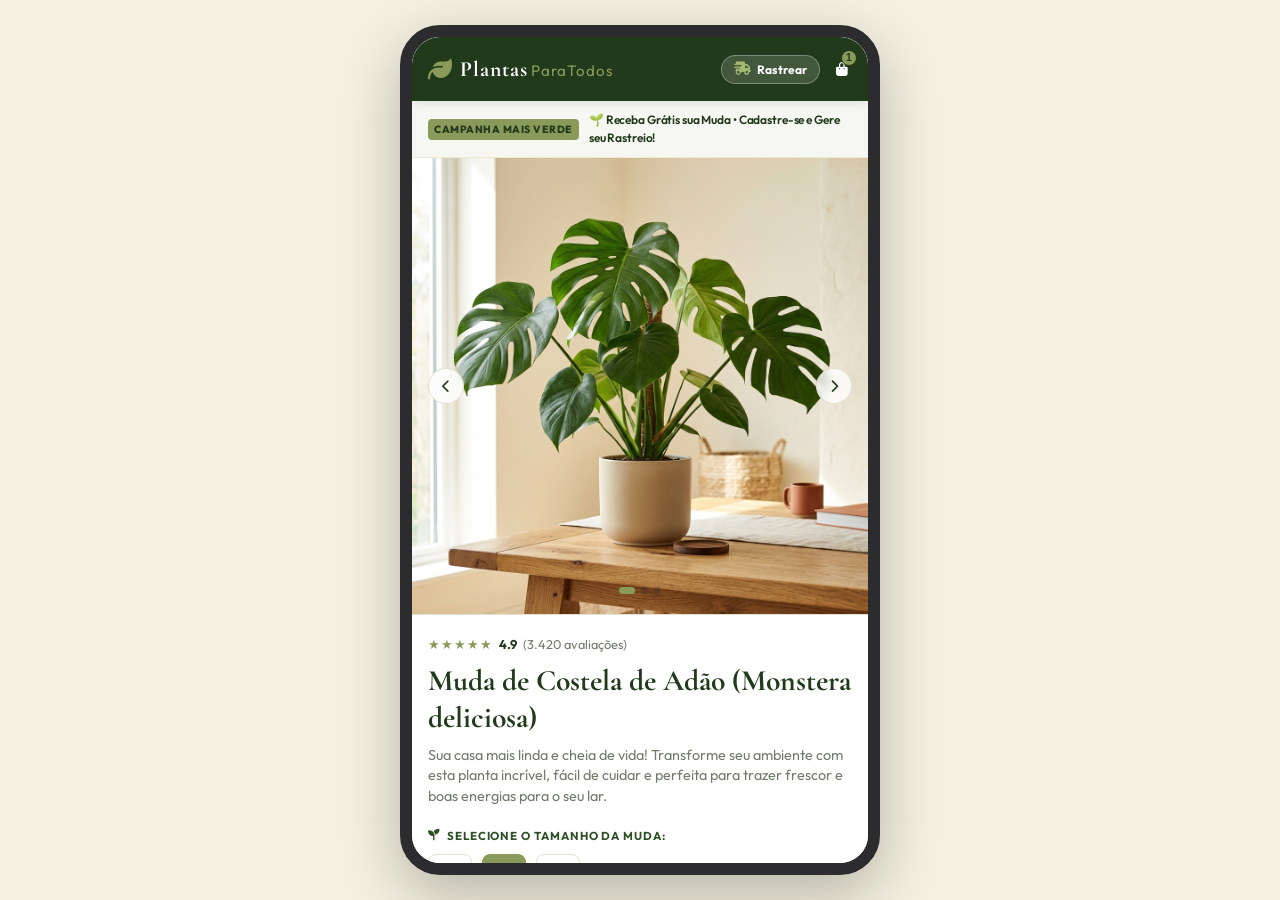
==== index.html @ 2fb8fb87 "Initial commit: Plant Donation landing page with tracking system" ====
<!DOCTYPE html>
<html lang="pt-BR">
<head>
    <meta charset="UTF-8">
    <meta name="viewport" content="width=device-width, initial-scale=1.0, maximum-scale=1.0, user-scalable=no">
    <title>Costela de Adão - Doação de Planta Grátis</title>
    <meta name="description" content="Receba gratuitamente uma muda de Costela de Adão (Monstera deliciosa). Deixe sua casa mais linda e cheia de vida.">
    
    <!-- Google Fonts: Outfit for clean modern UI & Cormorant Garamond for elegant headlines -->
    <link rel="preconnect" href="https://fonts.googleapis.com">
    <link rel="preconnect" href="https://fonts.gstatic.com" crossorigin>
    <link href="https://fonts.googleapis.com/css2?family=Cormorant+Garamond:ital,wght@0,400;0,600;0,700;1,400&family=Outfit:wght@300;400;500;600;700;800&display=swap" rel="stylesheet">
    <link rel="stylesheet" href="https://cdnjs.cloudflare.com/ajax/libs/font-awesome/6.4.0/css/all.min.css">
    
    <!-- Custom Stylesheet -->
    <link rel="stylesheet" href="style.css?v=1.0.0">
</head>
<body>
    <div class="mobile-container">
        <!-- 1. LANDING VIEW (PRODUCT PRESENTATION) -->
        <div id="view-product" class="app-view active">
            <!-- Header -->
            <header class="app-header">
                <div class="header-logo">
                    <span class="logo-cross-symbol"><i class="fa-solid fa-leaf"></i></span>
                    <span class="logo-text">Plantas<span class="logo-light">ParaTodos</span></span>
                </div>
                <div class="header-actions">
                    <button class="header-tracking-btn" onclick="app.openTrackingModal()" title="Rastrear Pedido">
                        <i class="fa-solid fa-truck-fast"></i>
                        <span>Rastrear</span>
                    </button>
                    <button class="icon-btn cart-badge" aria-label="Solicitar Muda" onclick="app.openCheckout()">
                        <i class="fa-solid fa-bag-shopping"></i>
                        <span class="badge-count">1</span>
                    </button>
                </div>
            </header>

            <main class="product-content">
                <!-- Promo Ribbon -->
                <div class="promo-ribbon">
                    <span class="ribbon-tag">CAMPANHA MAIS VERDE</span>
                    <span class="ribbon-text">🌱 Receba Grátis sua Muda • Cadastre-se e Gere seu Rastreio!</span>
                </div>

                <!-- Product Image Gallery (Carousel) -->
                <section class="gallery-section">
                    <div class="carousel-container">
                        <div class="carousel-track" id="carousel-track">
                            <div class="carousel-slide">
                                <img src="assets/planta_1.jpg" alt="Muda de Costela de Adão - Frente">
                            </div>
                            <div class="carousel-slide">
                                <img src="assets/planta_2.jpg" alt="Costela de Adão decorando o ambiente">
                            </div>
                            <div class="carousel-slide">
                                <img src="assets/planta_3.jpg" alt="Detalhe da folhagem">
                            </div>
                        </div>
                        <button class="carousel-control prev" id="carousel-prev" aria-label="Foto anterior">
                            <i class="fa-solid fa-chevron-left"></i>
                        </button>
                        <button class="carousel-control next" id="carousel-next" aria-label="Próxima foto">
                            <i class="fa-solid fa-chevron-right"></i>
                        </button>
                    </div>
                    <!-- Indicator dots -->
                    <div class="carousel-dots" id="carousel-dots"></div>
                </section>

                <!-- Product Information -->
                <section class="info-section">
                    <div class="rating-info">
                        <div class="stars">★★★★★</div>
                        <span class="rating-val">4.9</span>
                        <span class="rating-count">(3.420 avaliações)</span>
                    </div>
                    <h1 class="product-title">Muda de Costela de Adão (Monstera deliciosa)</h1>
                    <p class="product-subtitle">Sua casa mais linda e cheia de vida! Transforme seu ambiente com esta planta incrível, fácil de cuidar e perfeita para trazer frescor e boas energias para o seu lar.</p>
                    
                    <!-- Size Selection Box -->
                    <div class="size-selection-container">
                        <span class="size-title"><i class="fa-solid fa-seedling"></i> Selecione o Tamanho da Muda:</span>
                        <div class="size-buttons">
                            <button type="button" class="size-btn" onclick="app.selectSize('P', this)">P</button>
                            <button type="button" class="size-btn active" onclick="app.selectSize('M', this)">M</button>
                            <button type="button" class="size-btn" onclick="app.selectSize('G', this)">G</button>
                        </div>
                    </div>

                    <!-- Pricing Card (100% Free Registration) -->
                    <div class="price-card">
                        <div class="price-old">De R$ 79,90</div>
                        <div class="price-row">
                            <span class="price-currency">R$</span>
                            <span class="price-current">0</span>
                            <span class="price-cents">,00</span>
                            <span class="price-badge">100% GRÁTIS</span>
                        </div>
                        <div class="price-installments">
                            *Campanha nacional de arborização dos lares
                        </div>
                        <div class="price-pix">
                            ✨ <strong>Muda de presente para você.</strong> Faça seu cadastro completo para receber seu código de rastreamento.
                        </div>
                        <div class="shipping-info">
                            <span class="shipping-icon"><i class="fa-solid fa-truck-fast"></i></span>
                            <span class="shipping-text">Código de rastreio gerado após cadastro</span>
                        </div>
                    </div>
                    
                    <button class="buy-button-cta-inline" onclick="app.openCheckout()">
                        Quero Minha Muda Grátis
                        <span class="pulse-ring"></span>
                    </button>
                </section>

                <!-- Features Grid -->
                <section class="features-grid">
                    <div class="feature-card">
                        <div class="feature-icon"><i class="fa-solid fa-leaf"></i></div>
                        <h3 class="feature-title">Fácil de Cuidar</h3>
                        <p class="feature-desc">Perfeita para interiores e iniciantes. Requer pouca manutenção e se adapta facilmente.</p>
                    </div>
                    <div class="feature-card">
                        <div class="feature-icon"><i class="fa-solid fa-house-chimney"></i></div>
                        <h3 class="feature-title">Mais Vida</h3>
                        <p class="feature-desc">Traz frescor, beleza e purifica o ar da sua casa com sua folhagem exuberante.</p>
                    </div>
                    <div class="feature-card">
                        <div class="feature-icon"><i class="fa-solid fa-heart"></i></div>
                        <h3 class="feature-title">Boas Energias</h3>
                        <p class="feature-desc">Símbolo reconhecido de proteção, prosperidade e bem-estar para os ambientes.</p>
                    </div>
                    <div class="feature-card">
                        <div class="feature-icon"><i class="fa-solid fa-box-open"></i></div>
                        <h3 class="feature-title">Embalagem Segura</h3>
                        <p class="feature-desc">Enviada com substrato úmido em embalagem projetada para chegar perfeita até você.</p>
                    </div>
                </section>

                <!-- Banner Section -->
                <section class="banner-section">
                    <div class="action-banner">
                        <div class="banner-overlay"></div>
                        <div class="banner-content">
                            <h3>Um presente da natureza para você</h3>
                            <p>Mais do que decoração, ter plantas em casa melhora a qualidade do ar, reduz o estresse e traz vida aos ambientes. Receba sua muda com todo cuidado.</p>
                        </div>
                    </div>
                </section>

                <!-- Accordions (Specs & Mission) -->
                <section class="accordion-section">
                    <div class="accordion-item">
                        <button class="accordion-header" onclick="app.toggleAccordion(this)">
                            <span>Por que a planta é gratuita?</span>
                            <span class="accordion-arrow"><i class="fa-solid fa-chevron-down"></i></span>
                        </button>
                        <div class="accordion-content">
                            <p>A iniciativa Plantas Para Todos tem como missão levar mais verde e contato com a natureza para as casas brasileiras. A muda é um presente nosso para você! Cadastre-se com seus dados e endereço completo para emitirmos seu código de rastreamento e prepararmos sua Costela de Adão com todo o carinho.</p>
                        </div>
                    </div>

                    <div class="accordion-item">
                        <button class="accordion-header" onclick="app.toggleAccordion(this)">
                            <span>Especificações e Cuidados</span>
                            <span class="accordion-arrow"><i class="fa-solid fa-chevron-down"></i></span>
                        </button>
                        <div class="accordion-content">
                            <table class="specs-table">
                                <tr>
                                    <td><strong>Espécie</strong></td>
                                    <td>Monstera deliciosa (Costela de Adão)</td>
                                </tr>
                                <tr>
                                    <td><strong>Iluminação</strong></td>
                                    <td>Meia-sombra ou luz indireta brilhante</td>
                                </tr>
                                <tr>
                                    <td><strong>Rega</strong></td>
                                    <td>Moderada, deixe o solo secar levemente entre regas</td>
                                </tr>
                                <tr>
                                    <td><strong>Solo</strong></td>
                                    <td>Substrato leve, rico em matéria orgânica e bem drenável</td>
                                </tr>
                                <tr>
                                    <td><strong>Tamanhos</strong></td>
                                    <td>P (broto), M (muda jovem), G (muda desenvolvida)</td>
                                </tr>
                            </table>
                        </div>
                    </div>
                </section>

                <!-- Reviews and Testimonials -->
                <section class="reviews-section">
                    <h2>Depoimentos de quem já recebeu (+3K)</h2>
                    
                    <!-- Photos of clients gallery -->
                    <div class="photo-testimonials-section">
                        <h3>📸 Fotos dos lares mais verdes</h3>
                        <div class="photo-reviews-grid">
                            <div class="photo-review-item" onclick="app.zoomImage('assets/review_1.jpg')">
                                <img src="assets/review_1.jpg" alt="Planta recebida 1">
                            </div>
                            <div class="photo-review-item" onclick="app.zoomImage('assets/review_2.jpg')">
                                <img src="assets/review_2.jpg" alt="Planta recebida 2">
                            </div>
                            <div class="photo-review-item" onclick="app.zoomImage('assets/review_3.jpg')">
                                <img src="assets/review_3.jpg" alt="Planta recebida 3">
                            </div>
                            <div class="photo-review-item" onclick="app.zoomImage('assets/review_4.jpg')">
                                <img src="assets/review_4.jpg" alt="Planta recebida 4">
                            </div>
                        </div>
                    </div>

                    <h3>💬 Comentários Recentes</h3>

                    <!-- Review 1 -->
                    <div class="review-card">
                        <div class="review-header">
                            <span class="reviewer-avatar" style="background-color: var(--clr-primary); color: #fff;">CM</span>
                            <div>
                                <span class="reviewer-name">Camila Moreira</span>
                                <span class="reviewer-verified">✓ Plant-lover verificada</span>
                            </div>
                        </div>
                        <div class="review-stars">★★★★★</div>
                        <div class="review-title">Chegou perfeita e muito bem embalada!</div>
                        <p class="review-text">Eu estava com medo de comprar planta pela internet e chegar morta, mas me surpreendi. A embalagem é super inteligente, a muda chegou verdinha e a terra estava úmida. Minha sala ficou outra cara!</p>
                        <span class="review-date">Há 2 dias</span>
                    </div>

                    <!-- Review 2 -->
                    <div class="review-card">
                        <div class="review-header">
                            <span class="reviewer-avatar" style="background-color: var(--clr-primary); color: #fff;">RA</span>
                            <div>
                                <span class="reviewer-name">Rafael Alves</span>
                                <span class="reviewer-verified">✓ Plant-lover verificado</span>
                            </div>
                        </div>
                        <div class="review-stars">★★★★★</div>
                        <div class="review-title">A planta é linda demais</div>
                        <p class="review-text">Pedi o tamanho M e já veio com três folhas furadinhas. É muito fácil de cuidar, só rego 2 vezes por semana. O projeto é maravilhoso, parabéns pela iniciativa de trazer mais verde pras nossas casas.</p>
                        <span class="review-date">Há 5 dias</span>
                    </div>

                    <!-- Review 3 -->
                    <div class="review-card">
                        <div class="review-header">
                            <span class="reviewer-avatar" style="background-color: var(--clr-primary); color: #fff;">JS</span>
                            <div>
                                <span class="reviewer-name">Juliana Silva</span>
                                <span class="reviewer-verified">✓ Plant-lover verificada</span>
                            </div>
                        </div>
                        <div class="review-stars">★★★★★</div>
                        <div class="review-title">Vale muito a pena o frete</div>
                        <p class="review-text">A qualidade da muda é incrível, vi em uma floricultura e custava mais de 80 reais. Pagar só o envio e a embalagem foi um achado. Já vou pedir uma muda pra dar de presente para minha mãe.</p>
                        <span class="review-date">Há 1 semana</span>
                    </div>
                </section>

                <!-- Reclame Aqui Trust Badge -->
                <section class="trust-badge-container">
                    <div class="ra-badge-card">
                        <div class="ra-header">
                            <div class="ra-seal">
                                <div class="ra-seal-inner">RA</div>
                                <div class="ra-seal-rating">1000</div>
                            </div>
                            <div class="ra-title-block">
                                <span class="ra-tag">✓ REPUTAÇÃO EXCELENTE</span>
                                <div class="ra-score">9.9<span class="ra-score-max">/10</span></div>
                            </div>
                        </div>
                        <div class="ra-divider"></div>
                        <div class="ra-stats-grid">
                            <div class="ra-stat-item">
                                <span class="ra-stat-val">100%</span>
                                <span class="ra-stat-label">Dúvidas Respondidas</span>
                            </div>
                            <div class="ra-stat-item">
                                <span class="ra-stat-val">99.1%</span>
                                <span class="ra-stat-label">Índice de Solução</span>
                            </div>
                            <div class="ra-stat-item">
                                <span class="ra-stat-val">97.8%</span>
                                <span class="ra-stat-label">Voltariam a Pedir</span>
                            </div>
                        </div>
                    </div>
                </section>

                <!-- Security Badges -->
                <section class="security-badges">
                    <div class="badge-item">
                        <span class="badge-icon"><i class="fa-solid fa-lock"></i></span>
                        <span>Cadastro Seguro</span>
                    </div>
                    <div class="badge-item">
                        <span class="badge-icon"><i class="fa-solid fa-seedling"></i></span>
                        <span>Qualidade Garantida</span>
                    </div>
                    <div class="badge-item">
                        <span class="badge-icon"><i class="fa-brands fa-whatsapp"></i></span>
                        <span>Suporte WhatsApp</span>
                    </div>
                </section>
                
                <section class="footer-cta-container text-center" style="padding: 24px 16px; background-color: var(--clr-background); border-top: 1px solid var(--clr-border);">
                    <button class="buy-button-cta-inline" onclick="app.openCheckout()">
                        Quero Minha Muda Grátis
                    </button>
                </section>

                <footer class="landing-footer text-center" style="padding: 24px 16px; background-color: var(--clr-background); border-top: 1px solid var(--clr-border); font-family: 'Outfit', sans-serif;">
                    <p style="font-size: 13px; color: #666; margin-bottom: 12px; line-height: 1.5; font-family: 'Outfit', sans-serif;">
                        © 2026 Plantas Para Todos. Todos os direitos reservados.<br>
                        Campanha de conscientização e amor à natureza.
                    </p>
                    <div style="display: flex; justify-content: center; gap: 16px; font-size: 12px; font-family: 'Outfit', sans-serif;">
                        <a href="javascript:void(0)" onclick="app.openPolicy('privacy')" style="color: var(--clr-primary); text-decoration: none; font-weight: 500;">Política de Privacidade</a>
                        <span style="color: #ccc;">|</span>
                        <a href="javascript:void(0)" onclick="app.openPolicy('terms')" style="color: var(--clr-primary); text-decoration: none; font-weight: 500;">Termos de Uso</a>
                        <span style="color: #ccc;">|</span>
                        <a href="javascript:void(0)" onclick="app.openPolicy('shipping')" style="color: var(--clr-primary); text-decoration: none; font-weight: 500;">Política de Envio</a>
                    </div>
                </footer>
            </main>
        </div>

        <!-- 2. CHECKOUT VIEW (SCREEN OVERLAY) -->
        <div id="view-checkout" class="app-view">
            <!-- Checkout Header -->
            <header class="checkout-header">
                <button class="back-btn" onclick="app.closeCheckout()" aria-label="Voltar">
                    <i class="fa-solid fa-arrow-left"></i>
                </button>
                <h2>Solicitar Presente</h2>
                <div class="secure-ssl-badge">
                    <i class="fa-solid fa-lock"></i>
                    Seguro
                </div>
            </header>

            <!-- Steps navigation bar (2 steps) -->
            <div class="checkout-steps-nav">
                <div class="step-indicator active" id="step-nav-1">1. Seus Dados</div>
                <div class="step-indicator" id="step-nav-2">2. Endereço</div>
            </div>

            <div class="checkout-content">
                <!-- STEP 1: PERSONAL DETAILS -->
                <div class="checkout-step active" id="step-form-1">
                    <h3 class="step-title">Seus Dados</h3>
                    <p class="step-desc">Preencha com atenção. Usaremos seu WhatsApp para enviar o código de rastreio e atualizações da muda.</p>

                    <form id="form-personal" onsubmit="app.nextStep(1, event)">
                        <div class="form-group">
                            <label for="input-name">Nome Completo</label>
                            <input type="text" id="input-name" placeholder="Ex: Ana Souza" required autocomplete="name">
                            <span class="error-msg" id="error-name">Insira seu nome completo</span>
                        </div>

                        <div class="form-group">
                            <label for="input-cpf">CPF</label>
                            <input type="tel" id="input-cpf" placeholder="000.000.000-00" maxlength="14" required autocomplete="off">
                            <span class="error-msg" id="error-cpf">Insira um CPF válido</span>
                        </div>

                        <div class="form-group">
                            <label for="input-email">E-mail para Confirmação</label>
                            <input type="email" id="input-email" placeholder="Ex: seuemail@email.com" required autocomplete="email">
                            <span class="error-msg" id="error-email">Insira um e-mail válido</span>
                        </div>

                        <div class="form-group">
                            <label for="input-phone">WhatsApp / Celular</label>
                            <input type="tel" id="input-phone" placeholder="Ex: (11) 99999-9999" required autocomplete="tel">
                            <span class="error-msg" id="error-phone">Insira um celular válido</span>
                        </div>

                        <button type="submit" class="submit-step-btn">
                            Avançar para Endereço <i class="fa-solid fa-arrow-right"></i>
                        </button>
                    </form>
                </div>

                <!-- STEP 2: SHIPPING ADDRESS -->
                <div class="checkout-step" id="step-form-2">
                    <h3 class="step-title">Endereço de Entrega</h3>
                    <p class="step-desc">Digite seu CEP para preencher o endereço onde a muda será entregue.</p>

                    <form id="form-shipping" onsubmit="app.nextStep(2, event)">
                        <div class="form-group zip-group">
                            <label for="input-cep">CEP</label>
                            <div class="cep-input-wrapper">
                                <input type="tel" id="input-cep" placeholder="00000-000" maxlength="9" onblur="app.fetchAddress(this.value)" required>
                                <div class="cep-spinner" id="cep-loading"></div>
                            </div>
                            <span class="error-msg" id="error-cep">CEP não encontrado ou inválido</span>
                        </div>

                        <div class="form-row">
                            <div class="form-group flex-2">
                                <label for="input-street">Rua / Avenida</label>
                                <input type="text" id="input-street" placeholder="Rua das Flores" required>
                            </div>
                            <div class="form-group flex-1">
                                <label for="input-number">Número</label>
                                <input type="text" id="input-number" placeholder="123" required>
                            </div>
                        </div>

                        <div class="form-group">
                            <label for="input-complement">Complemento (Opcional)</label>
                            <input type="text" id="input-complement" placeholder="Apto 12, Bloco C">
                        </div>

                        <div class="form-group">
                            <label for="input-neighborhood">Bairro</label>
                            <input type="text" id="input-neighborhood" placeholder="Jardim Primavera" required>
                        </div>

                        <div class="form-row">
                            <div class="form-group flex-2">
                                <label for="input-city">Cidade</label>
                                <input type="text" id="input-city" placeholder="São Paulo" required readonly>
                            </div>
                            <div class="form-group flex-1">
                                <label for="input-state">Estado</label>
                                <input type="text" id="input-state" placeholder="SP" required readonly>
                            </div>
                        </div>

                        <div class="free-shipping-badge-card" style="margin: 16px 0; padding: 14px; background: rgba(50, 88, 40, 0.08); border: 1px dashed var(--clr-primary); border-radius: 10px; display: flex; align-items: center; gap: 12px;">
                            <i class="fa-solid fa-leaf" style="color: var(--clr-primary); font-size: 20px;"></i>
                            <div style="font-size: 13px; color: var(--clr-navy); line-height: 1.4;">
                                <strong>Envio Gratuito da Muda</strong><br>
                                Sua Costela de Adão será embalada em estufa após a confirmação.
                            </div>
                        </div>

                        <div class="step-buttons-row">
                            <button type="button" class="back-step-btn" onclick="app.prevStep(1)"><i class="fa-solid fa-chevron-left"></i> Voltar</button>
                            <button type="submit" class="submit-step-btn flex-2">Finalizar Cadastro <i class="fa-solid fa-check"></i></button>
                        </div>
                    </form>
                </div>
            </div>

            <!-- Loader modal overlay -->
            <div class="payment-loader-overlay" id="payment-loader">
                <div class="loader-card">
                    <div class="spinner-circle"></div>
                    <h3>Confirmando Cadastro...</h3>
                    <p>Por favor, aguarde. Estamos gerando o seu código de rastreamento.</p>
                </div>
            </div>
        </div>

        <!-- 3. SUCCESS VIEW -->
        <div id="view-success" class="app-view">
            <div class="success-screen-content">
                <div class="success-badge-container">
                    <div class="success-circle success-done" id="success-status-icon">
                        <i class="fa-solid fa-check"></i>
                    </div>
                </div>
                
                <h1 id="success-status-title">Muda Reservada com Sucesso!</h1>
                <p class="success-main-text" id="success-status-desc">Seu cadastro foi concluído com sucesso. Guarde o seu código de rastreamento para acompanhar cada etapa do envio.</p>
                
                <!-- Confetti Canvas -->
                <canvas id="confetti-canvas" class="confetti-canvas"></canvas>

                <!-- Tracking Code Card -->
                <div class="tracking-code-card">
                    <span class="tracking-card-label">SEU CÓDIGO DE RASTREAMENTO</span>
                    <div class="tracking-code-row">
                        <strong id="success-tracking-code" class="tracking-code-val">PLT-842918-BR</strong>
                        <button type="button" class="btn-copy-tracking" onclick="app.copySuccessTrackingCode()">
                            <i class="fa-regular fa-copy"></i> Copiar
                        </button>
                    </div>
                    <p class="tracking-tip">Você também pode rastrear a qualquer momento no site digitando o seu CPF.</p>
                    <span class="copy-alert" id="success-tracking-copy-alert">Código copiado com sucesso!</span>
                </div>

                <!-- Order Receipt Card -->
                <div class="receipt-card">
                    <div class="receipt-header">
                        <span>Protocolo do Pedido:</span>
                        <strong id="success-order-id">#PT-182944-BR</strong>
                    </div>
                    <div class="receipt-item-row">
                        <div class="item-thumb">
                            <img src="assets/planta_1.jpg" alt="Muda Costela de Adão">
                        </div>
                        <div class="item-info">
                            <span class="item-name">Muda de Costela de Adão (Monstera deliciosa)</span>
                            <span class="item-qty">Tamanho: <strong id="successDisplaySize">M</strong></span>
                        </div>
                        <div class="item-price" id="successTotalPaid" style="color: var(--clr-primary); font-weight: 800;">
                            100% GRÁTIS
                        </div>
                    </div>

                    <div class="receipt-divider"></div>

                    <div class="receipt-details">
                        <div class="receipt-line">
                            <span>Destinatário:</span>
                            <strong id="successDonorName">Carregando...</strong>
                        </div>
                        <div class="receipt-line">
                            <span>CPF:</span>
                            <strong id="successDonorCPF">Carregando...</strong>
                        </div>
                        <div class="receipt-line">
                            <span>WhatsApp:</span>
                            <strong id="successDonorPhone">Carregando...</strong>
                        </div>
                        <div class="receipt-line">
                            <span>Entregar em:</span>
                            <strong id="successAddressText">Carregando...</strong>
                        </div>
                        <div class="receipt-line">
                            <span>Status Atual:</span>
                            <strong style="color: var(--clr-primary);">Em Preparação na Estufa</strong>
                        </div>
                    </div>
                </div>

                <!-- Shipping Status Timeline -->
                <div class="shipping-status-box">
                    <h3>Status do Acompanhamento</h3>
                    <div class="timeline">
                        <div class="timeline-item active" id="timeline-step-1">
                            <div class="timeline-dot"></div>
                            <div class="timeline-info">
                                <h4>Cadastro Realizado</h4>
                                <p id="timeline-step-1-desc">Dados confirmados no sistema com sucesso.</p>
                            </div>
                        </div>
                        <div class="timeline-item active" id="timeline-step-2">
                            <div class="timeline-dot"></div>
                            <div class="timeline-info">
                                <h4>Separação em Estufa</h4>
                                <p>Muda selecionada e embalagem ecológica em preparação.</p>
                            </div>
                        </div>
                        <div class="timeline-item pending" id="timeline-step-3">
                            <div class="timeline-dot"></div>
                            <div class="timeline-info">
                                <h4>Coleta & Envio</h4>
                                <p>Em rota de transferência para seu endereço.</p>
                            </div>
                        </div>
                        <div class="timeline-item pending" id="timeline-step-4">
                            <div class="timeline-dot"></div>
                            <div class="timeline-info">
                                <h4>Entrega Concluída</h4>
                                <p>Muda entregue no seu lar.</p>
                            </div>
                        </div>
                    </div>
                </div>

                <div style="display: flex; flex-direction: column; gap: 10px; width: 100%;">
                    <button class="buy-button-cta-inline" onclick="app.openTrackingModal(state.trackingCode || state.donor.cpf)" style="margin-top: 10px;">
                        <i class="fa-solid fa-truck-fast"></i> Consultar Acompanhamento
                    </button>
                    <button class="back-home-btn" onclick="app.resetEcomFlow()">
                        Voltar para a Página Inicial
                    </button>
                </div>
            </div>
        </div>

        <!-- Notification modal overlay (simulated native notification) -->
        <div class="toast-notification" id="toast-tip">
            <div class="toast-content">
                <span class="toast-icon">🌱</span>
                <span class="toast-msg">Julia acabou de solicitar a muda grátis em Curitiba/PR.</span>
            </div>
        </div>

        <!-- Zoom Image Modal -->
        <div class="zoom-modal-overlay" id="zoom-modal" onclick="app.closeZoomImage()">
            <div class="zoom-modal-card">
                <img src="" alt="Imagem Ampliada" id="zoom-modal-img">
            </div>
        </div>

        <!-- Tracking Lookup Modal Overlay -->
        <div class="tracking-modal-overlay" id="tracking-modal" onclick="if(event.target === this) app.closeTrackingModal()" style="display: none;">
            <div class="tracking-modal-card">
                <div class="tracking-modal-header">
                    <div class="tracking-header-title">
                        <i class="fa-solid fa-truck-fast"></i>
                        <h3>Rastrear Minha Muda</h3>
                    </div>
                    <button class="tracking-close-btn" onclick="app.closeTrackingModal()">&times;</button>
                </div>
                <div class="tracking-modal-body">
                    <p class="tracking-modal-intro">Consulte o status em tempo real informando seu <strong>CPF</strong> ou o <strong>Código de Rastreamento</strong>:</p>
                    
                    <form id="form-search-tracking" onsubmit="app.handleTrackingSearch(event)">
                        <div class="tracking-input-wrapper">
                            <input type="text" id="input-tracking-query" placeholder="Digite seu CPF ou PLT-..." required autocomplete="off">
                            <button type="submit" class="btn-search-tracking">
                                <i class="fa-solid fa-magnifying-glass"></i> Consultar
                            </button>
                        </div>
                    </form>

                    <!-- Error or not found message -->
                    <div id="tracking-not-found" class="tracking-not-found" style="display: none;">
                        <i class="fa-solid fa-circle-exclamation"></i>
                        <span>Nenhum pedido encontrado com este CPF ou código. Verifique os dados digitados ou realize seu cadastro grátis.</span>
                    </div>

                    <!-- Tracking Result Card -->
                    <div class="tracking-result-box" id="tracking-result-box" style="display: none;">
                        <div class="result-header">
                            <span class="result-tag" id="track-result-tag">🌱 Em Preparação</span>
                            <span class="result-code" id="track-result-code">#PLT-842918-BR</span>
                        </div>

                        <div class="result-info-grid">
                            <div>
                                <small>Destinatário:</small>
                                <strong id="track-result-name">Nome do Cliente</strong>
                            </div>
                            <div>
                                <small>CPF:</small>
                                <strong id="track-result-cpf">000.***.***-00</strong>
                            </div>
                            <div>
                                <small>Muda:</small>
                                <strong id="track-result-item">Costela de Adão (Tamanho M)</strong>
                            </div>
                            <div>
                                <small>Entrega:</small>
                                <strong id="track-result-address">São Paulo/SP</strong>
                            </div>
                        </div>

                        <div class="track-timeline-wrapper">
                            <h4>Linha do Tempo:</h4>
                            <div class="timeline" id="modal-tracking-timeline">
                                <div class="timeline-item active" id="track-step-1">
                                    <div class="timeline-dot"></div>
                                    <div class="timeline-info">
                                        <h4>Cadastro Realizado</h4>
                                        <p id="track-date-1">Confirmado no sistema</p>
                                    </div>
                                </div>
                                <div class="timeline-item active" id="track-step-2">
                                    <div class="timeline-dot"></div>
                                    <div class="timeline-info">
                                        <h4>Separação na Estufa</h4>
                                        <p>Muda separada e raiz umedecida para transporte</p>
                                    </div>
                                </div>
                                <div class="timeline-item pending" id="track-step-3">
                                    <div class="timeline-dot"></div>
                                    <div class="timeline-info">
                                        <h4>Coleta dos Correios / Transportadora</h4>
                                        <p>Em trânsito para a cidade de destino</p>
                                    </div>
                                </div>
                                <div class="timeline-item pending" id="track-step-4">
                                    <div class="timeline-dot"></div>
                                    <div class="timeline-info">
                                        <h4>Entrega ao Destinatário</h4>
                                        <p>Pacote entregue no endereço cadastrado</p>
                                    </div>
                                </div>
                            </div>
                        </div>
                    </div>
                </div>
            </div>
        </div>

        <!-- Policy Modal Overlay -->
        <div class="policy-modal-overlay" id="policy-modal" onclick="if(event.target === this) app.closePolicy()" style="display: none; position: fixed; top: 0; left: 0; width: 100%; height: 100%; background: rgba(0, 0, 0, 0.6); z-index: 10000; justify-content: center; align-items: center; padding: 16px; backdrop-filter: blur(4px);">
            <div class="policy-modal-card" style="background: #fff; width: 100%; max-width: 480px; max-height: 80%; border-radius: 16px; box-shadow: 0 10px 30px rgba(0, 0, 0, 0.25); display: flex; flex-direction: column; overflow: hidden; animation: modalSlideUp 0.3s ease-out; border: 1px solid var(--clr-border);">
                <div class="policy-modal-header" style="padding: 16px; border-bottom: 1px solid #eee; display: flex; justify-content: space-between; align-items: center; background-color: var(--clr-background);">
                    <h3 id="policy-modal-title" style="margin: 0; font-family: 'Cormorant Garamond', serif; font-size: 22px; font-weight: 700; color: var(--clr-primary);">Política</h3>
                    <button onclick="app.closePolicy()" style="background: none; border: none; font-size: 24px; color: #999; cursor: pointer; line-height: 1;">&times;</button>
                </div>
                <div class="policy-modal-body" id="policy-modal-content" style="padding: 20px; overflow-y: auto; font-family: 'Outfit', sans-serif; font-size: 14px; line-height: 1.6; color: #333;">
                    <!-- Content will be injected dynamically -->
                </div>
                <div class="policy-modal-footer" style="padding: 12px 16px; border-top: 1px solid #eee; text-align: right; background-color: #fafafa;">
                    <button onclick="app.closePolicy()" style="background-color: var(--clr-primary); color: #fff; border: none; padding: 8px 20px; border-radius: 6px; font-weight: 600; cursor: pointer; font-family: 'Outfit', sans-serif;">Entendi</button>
                </div>
            </div>
        </div>

    </div>

    <!-- Application Script -->
    <script src="app.js?v=1.0.0"></script>
</body>
</html>
---- style.css ----
/* ==========================================================================
   CSS RESET & SYSTEM VARIABLES
   ========================================================================== */
:root {
    --clr-navy: #213A1B;
    --clr-navy-light: #2E5026;
    --clr-gold: #8A9A5B;
    --clr-gold-light: #A3B872;
    --clr-gold-dark: #667540;
    --clr-gold-glass: rgba(138, 154, 91, 0.08);
    
    --clr-primary: var(--clr-navy);
    --clr-background: #F4F1E1;
    
    --clr-bg-grey: #F4F1E1;
    --clr-card-bg: #ffffff;
    --clr-border: #e2e0cf;
    
    --clr-text-main: #1c2417;
    --clr-text-muted: #737c6c;
    --clr-text-white: #ffffff;
    --clr-success: #34c759;
    --clr-success-bg: rgba(52, 199, 89, 0.08);
    
    --font-ui: 'Outfit', sans-serif;
    --font-serif: 'Cormorant Garamond', serif;
    
    --transition-fast: all 0.2s cubic-bezier(0.25, 0.8, 0.25, 1);
    --transition-normal: all 0.35s cubic-bezier(0.25, 0.8, 0.25, 1);
    --box-shadow: 0 4px 16px rgba(0, 0, 0, 0.06);
    --box-shadow-lg: 0 12px 32px rgba(10, 34, 64, 0.12);
}

* {
    box-sizing: border-box;
    margin: 0;
    padding: 0;
    -webkit-tap-highlight-color: transparent;
}

html, body {
    margin: 0;
    padding: 0;
    width: 100%;
    height: 100%;
    overflow: hidden !important;
    position: fixed;
}

body {
    font-family: var(--font-ui);
    background-color: var(--clr-bg-grey);
    color: var(--clr-text-main);
    line-height: 1.5;
    display: flex;
    justify-content: center;
    align-items: center;
    min-height: 100%;
}

/* ==========================================================================
   MOBILE CONTAINER SHELL
   ========================================================================== */
.mobile-container {
    width: 100%;
    max-width: 480px;
    height: 100%;
    min-height: 100%;
    background-color: var(--clr-card-bg);
    box-shadow: 0 0 40px rgba(0, 0, 0, 0.12);
    position: relative;
    display: flex;
    flex-direction: column;
    overflow: hidden;
    margin: 0 auto;
}

.app-view {
    position: absolute;
    top: 0;
    left: 0;
    width: 100%;
    height: 100%;
    display: none !important;
    flex-direction: column;
    background-color: var(--clr-card-bg);
    z-index: 1;
    overflow: hidden !important;
}

.app-view.active {
    display: flex !important;
    z-index: 2;
}

.product-content, .checkout-content, .success-screen-content {
    flex-grow: 1;
    overflow-y: auto !important;
    overflow-x: hidden !important;
    -webkit-overflow-scrolling: touch;
}

/* ==========================================================================
   APP HEADER
   ========================================================================== */
.app-header {
    background-color: var(--clr-navy);
    color: var(--clr-text-white);
    padding: 16px;
    display: flex;
    align-items: center;
    justify-content: space-between;
    position: sticky;
    top: 0;
    z-index: 100;
    flex-shrink: 0;
    box-shadow: 0 2px 10px rgba(0,0,0,0.1);
}

.header-logo {
    display: flex;
    align-items: center;
    gap: 8px;
}

.logo-cross-symbol {
    color: var(--clr-gold);
    font-size: 1.5rem;
    font-weight: bold;
    line-height: 1;
}

.logo-text {
    font-family: var(--font-serif);
    font-size: 1.35rem;
    font-weight: 700;
    letter-spacing: 0.05em;
    color: var(--clr-text-white);
}

.logo-light {
    color: var(--clr-gold);
    font-family: var(--font-ui);
    font-weight: 400;
    font-size: 0.95rem;
    margin-left: 2px;
}

.header-actions {
    display: flex;
    gap: 12px;
}

.icon-btn {
    background: none;
    border: none;
    color: var(--clr-text-white);
    cursor: pointer;
    position: relative;
    padding: 4px;
    display: flex;
    align-items: center;
    justify-content: center;
    transition: var(--transition-fast);
}

.icon-btn:hover {
    color: var(--clr-gold);
}

.notification-dot {
    position: absolute;
    top: 3px;
    right: 3px;
    width: 8px;
    height: 8px;
    background-color: var(--clr-gold);
    border-radius: 50%;
    border: 1px solid var(--clr-navy);
}

.cart-badge {
    position: relative;
}

.badge-count {
    position: absolute;
    top: -5px;
    right: -5px;
    background-color: var(--clr-gold);
    color: var(--clr-navy);
    font-size: 0.65rem;
    font-weight: 800;
    width: 16px;
    height: 16px;
    border-radius: 50%;
    display: flex;
    align-items: center;
    justify-content: center;
    border: 1px solid var(--clr-navy);
}

/* ==========================================================================
   PROMO RIBBON
   ========================================================================== */
.promo-ribbon {
    background-color: var(--clr-gold-glass);
    border-bottom: 1px solid rgba(212, 175, 55, 0.2);
    padding: 10px 16px;
    display: flex;
    align-items: center;
    gap: 10px;
    font-size: 0.75rem;
    font-weight: 600;
}

.ribbon-tag {
    background-color: var(--clr-gold);
    color: var(--clr-navy);
    padding: 3px 6px;
    border-radius: 4px;
    font-size: 0.65rem;
    font-weight: 800;
    letter-spacing: 0.05em;
    flex-shrink: 0;
}

.ribbon-text {
    color: var(--clr-navy);
    letter-spacing: -0.01em;
}

/* ==========================================================================
   PRODUCT IMAGE GALLERY (CAROUSEL)
   ========================================================================== */
.gallery-section {
    position: relative;
    background-color: #fafafa;
    border-bottom: 1px solid var(--clr-border);
}

.carousel-container {
    position: relative;
    width: 100%;
    overflow: hidden;
    aspect-ratio: 1;
}

.carousel-track {
    display: flex;
    width: 100%;
    height: 100%;
    transition: transform 0.4s cubic-bezier(0.25, 0.8, 0.25, 1);
}

.carousel-slide {
    min-width: 100%;
    height: 100%;
}

.carousel-slide img {
    width: 100%;
    height: 100%;
    object-fit: cover;
}

.carousel-control {
    position: absolute;
    top: 50%;
    transform: translateY(-50%);
    background-color: rgba(255, 255, 255, 0.8);
    border: 1px solid var(--clr-border);
    color: var(--clr-navy);
    width: 36px;
    height: 36px;
    border-radius: 50%;
    display: flex;
    align-items: center;
    justify-content: center;
    cursor: pointer;
    z-index: 5;
    backdrop-filter: blur(4px);
    transition: var(--transition-fast);
}

.carousel-control:hover {
    background-color: var(--clr-gold);
    color: var(--clr-navy);
    border-color: var(--clr-gold);
}

.carousel-control.prev { left: 16px; }
.carousel-control.next { right: 16px; }

.carousel-dots {
    display: flex;
    justify-content: center;
    gap: 6px;
    padding: 12px 0;
    position: absolute;
    bottom: 8px;
    left: 50%;
    transform: translateX(-50%);
    z-index: 5;
}

.carousel-dot {
    width: 7px;
    height: 7px;
    border-radius: 50%;
    background-color: rgba(10, 34, 64, 0.2);
    cursor: pointer;
    transition: var(--transition-fast);
}

.carousel-dot.active {
    background-color: var(--clr-gold);
    width: 16px;
    border-radius: 4px;
}

/* ==========================================================================
   PRODUCT INFO & PRICING
   ========================================================================== */
.info-section {
    padding: 20px 16px;
}

.rating-info {
    display: flex;
    align-items: center;
    gap: 6px;
    font-size: 0.8rem;
    margin-bottom: 8px;
}

.stars {
    color: var(--clr-gold);
    letter-spacing: 1px;
}

.rating-val {
    font-weight: 700;
    color: var(--clr-navy);
}

.rating-count {
    color: var(--clr-text-muted);
}

.product-title {
    font-family: var(--font-serif);
    font-size: 1.85rem;
    line-height: 1.25;
    color: var(--clr-navy);
    margin-bottom: 8px;
}

.product-subtitle {
    font-size: 0.9rem;
    color: var(--clr-text-muted);
    line-height: 1.45;
    margin-bottom: 20px;
}

/* Size selector */
.size-selection-container {
    margin-bottom: 20px;
    text-align: left;
}

.size-title {
    font-size: 0.72rem;
    font-weight: 700;
    text-transform: uppercase;
    letter-spacing: 0.08em;
    color: var(--clr-navy-light);
    margin-bottom: 10px;
    display: flex;
    align-items: center;
    gap: 6px;
}

.size-buttons {
    display: flex;
    gap: 10px;
}

.size-btn {
    background-color: var(--clr-card-bg);
    border: 1.5px solid var(--clr-border);
    color: var(--clr-navy);
    font-family: var(--font-ui);
    font-size: 0.9rem;
    font-weight: 700;
    width: 44px;
    height: 44px;
    border-radius: 8px;
    cursor: pointer;
    display: flex;
    align-items: center;
    justify-content: center;
    transition: var(--transition-fast);
}

.size-btn:hover {
    border-color: var(--clr-gold);
    color: var(--clr-gold-dark);
}

.size-btn.active {
    background-color: var(--clr-gold) !important;
    border-color: var(--clr-gold) !important;
    color: var(--clr-navy) !important;
    box-shadow: 0 4px 12px rgba(212, 175, 55, 0.24) !important;
}

/* Price Card */
.price-card {
    background-color: #fdfbf7;
    border: 2px solid var(--clr-gold);
    border-radius: 12px;
    padding: 20px;
    margin-bottom: 24px;
    box-shadow: 0 4px 15px rgba(212, 175, 55, 0.05);
}

.price-old {
    font-size: 0.9rem;
    text-decoration: line-through;
    color: var(--clr-text-muted);
    margin-bottom: 4px;
}

.price-row {
    display: flex;
    align-items: flex-start;
    gap: 2px;
    margin-bottom: 8px;
}

.price-currency {
    font-size: 1.2rem;
    font-weight: 700;
    color: var(--clr-navy);
    margin-top: 4px;
}

.price-current {
    font-size: 3rem;
    font-weight: 800;
    line-height: 0.9;
    color: var(--clr-navy);
}

.price-cents {
    font-size: 1.25rem;
    font-weight: 700;
    color: var(--clr-navy);
    margin-top: 4px;
}

.price-badge {
    background-color: var(--clr-navy);
    color: var(--clr-gold);
    font-size: 0.75rem;
    font-weight: 800;
    padding: 4px 8px;
    border-radius: 4px;
    align-self: center;
    margin-left: 12px;
    letter-spacing: 0.05em;
}

.price-installments {
    font-size: 0.75rem;
    color: var(--clr-text-muted);
    margin-bottom: 12px;
    padding-bottom: 12px;
    border-bottom: 1px solid var(--clr-border);
}

.price-pix {
    font-size: 0.85rem;
    color: var(--clr-navy);
    margin-bottom: 12px;
}

.price-pix strong {
    color: var(--clr-gold-dark);
}

.shipping-info {
    display: flex;
    align-items: center;
    gap: 8px;
    font-size: 0.8rem;
    color: var(--clr-navy);
    background-color: var(--clr-gold-glass);
    padding: 8px 12px;
    border-radius: 6px;
    font-weight: 600;
}

.shipping-icon {
    font-size: 1rem;
}

/* CTA BUTTON */
.buy-button-cta-inline {
    width: 100%;
    background-color: var(--clr-gold);
    color: var(--clr-navy);
    border: none;
    padding: 18px 24px;
    font-family: var(--font-ui);
    font-size: 1.05rem;
    font-weight: 800;
    letter-spacing: 0.08em;
    border-radius: 8px;
    cursor: pointer;
    box-shadow: 0 5px 15px rgba(212, 175, 55, 0.35);
    position: relative;
    overflow: hidden;
    transition: var(--transition-fast);
}

.buy-button-cta-inline:hover {
    background-color: var(--clr-gold-light);
    transform: translateY(-1px);
}

.buy-button-cta-inline:active {
    transform: translateY(1px);
}

.pulse-ring {
    position: absolute;
    top: 50%;
    left: 50%;
    transform: translate(-50%, -50%);
    width: 100%;
    height: 100%;
    border: 4px solid var(--clr-gold);
    border-radius: 8px;
    animation: buttonPulse 2s infinite ease-out;
    pointer-events: none;
}

@keyframes buttonPulse {
    0% {
        width: 100%;
        height: 100%;
        opacity: 0.8;
    }
    100% {
        width: 110%;
        height: 125%;
        opacity: 0;
    }
}

/* ==========================================================================
   FEATURES GRID & ACCORDION
   ========================================================================== */
.features-grid {
    padding: 0 16px 20px 16px;
    display: grid;
    grid-template-columns: repeat(2, 1fr);
    gap: 12px;
}

.feature-card {
    background-color: #fafafa;
    border: 1px solid var(--clr-border);
    padding: 16px;
    border-radius: 8px;
}

.feature-icon {
    font-size: 1.5rem;
    margin-bottom: 8px;
}

.feature-title {
    font-size: 0.9rem;
    font-weight: 700;
    color: var(--clr-navy);
    margin-bottom: 4px;
}

.feature-desc {
    font-size: 0.75rem;
    color: var(--clr-text-muted);
    line-height: 1.35;
}

/* Banner section */
.banner-section {
    padding: 24px 16px;
}

.action-banner {
    position: relative;
    background-image: url('assets/hero_fatima.jpg');
    background-size: cover;
    background-position: center;
    border-radius: 12px;
    padding: 40px 20px;
    text-align: center;
    color: var(--clr-text-white);
    overflow: hidden;
    box-shadow: var(--box-shadow);
}

.banner-overlay {
    position: absolute;
    top: 0;
    left: 0;
    width: 100%;
    height: 100%;
    background: linear-gradient(135deg, rgba(10, 34, 64, 0.85), rgba(6, 25, 48, 0.95));
    z-index: 1;
}

.banner-content {
    position: relative;
    z-index: 2;
}

.banner-content h3 {
    font-size: 1.5rem;
    color: var(--clr-gold);
    margin-bottom: 12px;
}

.banner-content p {
    font-size: 0.85rem;
    line-height: 1.5;
    color: rgba(255, 255, 255, 0.85);
    margin-bottom: 0;
}

/* Accordions Specs */
.accordion-section {
    padding: 10px 16px;
    display: flex;
    flex-direction: column;
    gap: 12px;
}

.accordion-item {
    border: 1px solid var(--clr-border);
    border-radius: 8px;
    overflow: hidden;
}

.accordion-header {
    width: 100%;
    background-color: #fafafa;
    border: none;
    padding: 16px;
    font-family: var(--font-ui);
    font-size: 0.95rem;
    font-weight: 600;
    color: var(--clr-navy);
    display: flex;
    justify-content: space-between;
    align-items: center;
    cursor: pointer;
}

.accordion-arrow {
    font-size: 0.75rem;
    transition: transform 0.2s ease;
    color: var(--clr-gold-dark);
}

.accordion-item.active .accordion-arrow {
    transform: rotate(180deg);
}

.accordion-content {
    max-height: 0;
    overflow: hidden;
    transition: max-height 0.3s ease-out;
    background-color: var(--clr-card-bg);
}

.accordion-content p {
    padding: 16px;
    font-size: 0.85rem;
    color: var(--clr-text-muted);
    line-height: 1.45;
    margin-bottom: 0;
}

.specs-table {
    width: 100%;
    border-collapse: collapse;
    font-size: 0.85rem;
}

.specs-table td {
    padding: 12px 16px;
    border-bottom: 1px solid var(--clr-border);
}

.specs-table tr:last-child td {
    border-bottom: none;
}

/* ==========================================================================
   REVIEWS & TESTIMONIALS
   ========================================================================== */
.reviews-section {
    padding: 30px 16px;
    background-color: #fafafa;
    border-top: 1px solid var(--clr-border);
}

.reviews-section h2 {
    font-size: 1.5rem;
    color: var(--clr-navy);
    margin-bottom: 24px;
}

.photo-testimonials-section {
    margin-bottom: 30px;
}

.photo-testimonials-section h3 {
    font-size: 0.9rem;
    font-weight: 700;
    color: var(--clr-navy);
    margin-bottom: 12px;
}

.photo-reviews-grid {
    display: grid;
    grid-template-columns: repeat(4, 1fr);
    gap: 8px;
}

.photo-review-item {
    aspect-ratio: 1;
    border-radius: 6px;
    overflow: hidden;
    cursor: pointer;
    border: 1px solid var(--clr-border);
}

.photo-review-item img {
    width: 100%;
    height: 100%;
    object-fit: cover;
    transition: var(--transition-fast);
}

.photo-review-item img:hover {
    transform: scale(1.05);
}

.reviews-section h3 {
    font-size: 0.9rem;
    font-weight: 700;
    color: var(--clr-navy);
    margin-bottom: 16px;
}

/* Individual Review Card */
.review-card {
    background-color: var(--clr-card-bg);
    border: 1px solid var(--clr-border);
    border-radius: 8px;
    padding: 16px;
    margin-bottom: 16px;
    box-shadow: var(--box-shadow);
}

.review-header {
    display: flex;
    align-items: center;
    gap: 12px;
    margin-bottom: 10px;
}

.reviewer-avatar {
    width: 36px;
    height: 36px;
    border-radius: 50%;
    display: flex;
    align-items: center;
    justify-content: center;
    font-weight: 700;
    font-size: 0.85rem;
}

.reviewer-name {
    font-size: 0.85rem;
    font-weight: 700;
    color: var(--clr-navy);
    display: block;
}

.reviewer-verified {
    font-size: 0.7rem;
    color: var(--clr-success);
    font-weight: 600;
}

.review-stars {
    color: var(--clr-gold);
    font-size: 0.8rem;
    margin-bottom: 6px;
}

.review-title {
    font-size: 0.9rem;
    font-weight: 700;
    color: var(--clr-navy);
    margin-bottom: 6px;
}

.review-text {
    font-size: 0.8rem;
    color: var(--clr-text-muted);
    line-height: 1.4;
    margin-bottom: 10px;
}

.review-date {
    font-size: 0.7rem;
    color: var(--clr-text-muted);
}

/* ==========================================================================
   RECLAME AQUI & SECURITY BADGES
   ========================================================================== */
.trust-badge-container {
    padding: 10px 16px 24px 16px;
}

.ra-badge-card {
    background-color: var(--clr-card-bg);
    border: 1px solid var(--clr-border);
    border-radius: 12px;
    padding: 20px;
    box-shadow: var(--box-shadow);
}

.ra-header {
    display: flex;
    align-items: center;
    gap: 16px;
}

.ra-seal {
    width: 52px;
    height: 52px;
    border-radius: 50%;
    background-color: var(--clr-navy);
    color: var(--clr-gold);
    display: flex;
    flex-direction: column;
    align-items: center;
    justify-content: center;
    border: 2px solid var(--clr-gold);
}

.ra-seal-inner {
    font-size: 0.85rem;
    font-weight: 800;
    line-height: 1;
}

.ra-seal-rating {
    font-size: 0.5rem;
    font-weight: 700;
    opacity: 0.8;
}

.ra-title-block {
    display: flex;
    flex-direction: column;
}

.ra-tag {
    font-size: 0.65rem;
    font-weight: 800;
    color: var(--clr-success);
    letter-spacing: 0.05em;
}

.ra-score {
    font-size: 1.5rem;
    font-weight: 800;
    color: var(--clr-navy);
    line-height: 1.1;
    margin-top: 2px;
}

.ra-score-max {
    font-size: 0.85rem;
    color: var(--clr-text-muted);
    font-weight: 500;
}

.ra-divider {
    height: 1px;
    background-color: var(--clr-border);
    margin: 16px 0;
}

.ra-stats-grid {
    display: grid;
    grid-template-columns: repeat(3, 1fr);
    gap: 8px;
    text-align: center;
}

.ra-stat-item {
    display: flex;
    flex-direction: column;
}

.ra-stat-val {
    font-size: 1rem;
    font-weight: 700;
    color: var(--clr-navy);
}

.ra-stat-label {
    font-size: 0.6rem;
    color: var(--clr-text-muted);
    line-height: 1.2;
    margin-top: 2px;
}

.security-badges {
    padding: 10px 16px 40px 16px;
    display: flex;
    justify-content: space-around;
    border-top: 1px solid var(--clr-border);
    background-color: #fafafa;
}

.security-badges .badge-item {
    display: flex;
    flex-direction: column;
    align-items: center;
    text-align: center;
    gap: 6px;
    font-size: 0.75rem;
    font-weight: 600;
    color: var(--clr-navy);
}

.badge-icon {
    font-size: 1.35rem;
}



/* ==========================================================================
   CHECKOUT SCREEN OVERLAY
   ========================================================================== */
.checkout-header {
    background: rgba(10, 34, 64, 0.98);
    backdrop-filter: blur(10px);
    color: var(--clr-text-white);
    padding: 0 16px;
    display: flex;
    align-items: center;
    justify-content: space-between;
    height: 64px;
    position: relative;
    z-index: 110;
    flex-shrink: 0;
    border-bottom: 1.5px solid rgba(212, 175, 55, 0.25);
    box-shadow: 0 4px 12px rgba(0,0,0,0.08);
}

.back-btn {
    background: none;
    border: none;
    color: var(--clr-gold);
    cursor: pointer;
    display: flex;
    align-items: center;
    justify-content: center;
    width: 36px;
    height: 36px;
    border-radius: 50%;
    background-color: rgba(255, 255, 255, 0.05);
    transition: var(--transition-fast);
}

.back-btn:hover {
    color: var(--clr-text-white);
    background-color: var(--clr-gold-glass);
}

.checkout-header h2 {
    font-family: var(--font-serif);
    font-size: 1.3rem;
    font-weight: 700;
    letter-spacing: 0.02em;
}

.secure-ssl-badge {
    display: flex;
    align-items: center;
    gap: 5px;
    font-size: 0.65rem;
    font-weight: 700;
    color: var(--clr-gold);
    text-transform: uppercase;
    letter-spacing: 0.05em;
    background-color: rgba(212, 175, 55, 0.12);
    border: 1px solid rgba(212, 175, 55, 0.3);
    padding: 5px 10px;
    border-radius: 20px;
}

/* Steps Indicators (Pill capsules style) */
.checkout-steps-nav {
    display: flex;
    justify-content: space-between;
    gap: 8px;
    background-color: #fafafa;
    padding: 14px 16px;
    border-bottom: 1px solid var(--clr-border);
    flex-shrink: 0;
}

.step-indicator {
    flex: 1;
    padding: 8px 6px;
    text-align: center;
    font-size: 0.72rem;
    font-weight: 700;
    color: var(--clr-text-muted);
    background-color: #efefef;
    border-radius: 20px;
    transition: var(--transition-normal);
    border: 1px solid transparent;
}

.step-indicator.active {
    background-color: var(--clr-gold-glass);
    color: var(--clr-gold-dark);
    border-color: var(--clr-gold);
    box-shadow: inset 0 1px 2px rgba(212, 175, 55, 0.1);
}

.step-indicator.completed {
    background-color: rgba(52, 199, 89, 0.08);
    color: var(--clr-success);
    border-color: rgba(52, 199, 89, 0.2);
}

.checkout-content {
    padding: 24px 16px;
    flex-grow: 1;
    background-color: #fcfcfd;
    transition: padding-bottom 0.2s ease-in-out;
}

.checkout-content:focus-within {
    padding-bottom: 280px !important;
}

.checkout-step {
    display: none;
    flex-direction: column;
}

.checkout-step.active {
    display: flex;
    animation: fadeInStep 0.4s ease-out;
}

@keyframes fadeInStep {
    from {
        opacity: 0;
        transform: translateY(10px);
    }
    to {
        opacity: 1;
        transform: translateY(0);
    }
}

.step-title {
    font-family: var(--font-ui);
    font-size: 1.35rem;
    font-weight: 800;
    color: var(--clr-navy);
    margin-bottom: 6px;
    letter-spacing: -0.01em;
}

.step-desc {
    font-size: 0.825rem;
    color: var(--clr-text-muted);
    margin-bottom: 28px;
    line-height: 1.45;
}

/* Premium Form Inputs styling */
.form-group {
    margin-bottom: 20px;
    display: flex;
    flex-direction: column;
    gap: 6px;
    text-align: left;
}

.form-group label {
    font-size: 0.72rem;
    font-weight: 700;
    text-transform: uppercase;
    letter-spacing: 0.08em;
    color: var(--clr-navy-light);
    margin-left: 2px;
}

.form-group input, .form-select {
    font-family: var(--font-ui);
    font-size: 0.95rem;
    padding: 13px 16px;
    border: 1.5px solid #d1d1d6;
    border-radius: 8px;
    outline: none;
    background-color: #fafafa;
    color: var(--clr-text-main);
    transition: var(--transition-fast);
    box-shadow: inset 0 1px 2px rgba(0,0,0,0.02);
}

.form-group input::placeholder {
    color: #c7c7cc;
}

.form-group input:focus, .form-select:focus {
    border-color: var(--clr-gold);
    background-color: #ffffff;
    box-shadow: 0 0 0 4px rgba(212, 175, 55, 0.15);
}

.form-row {
    display: flex;
    gap: 12px;
}

.flex-1 { flex: 1; }
.flex-2 { flex: 2; }

.error-msg {
    font-size: 0.72rem;
    color: #ff3b30;
    font-weight: 600;
    margin-top: 2px;
    margin-left: 2px;
    display: none;
}

.form-group.has-error input {
    border-color: #ff3b30;
    background-color: rgba(255, 59, 48, 0.02);
}

.form-group.has-error input:focus {
    box-shadow: 0 0 0 4px rgba(255, 59, 48, 0.15);
}

.form-group.has-error .error-msg {
    display: block;
}

.submit-step-btn {
    width: 100%;
    background-color: var(--clr-navy);
    color: var(--clr-text-white);
    border: none;
    padding: 16px 24px;
    font-family: var(--font-ui);
    font-size: 0.95rem;
    font-weight: 700;
    text-transform: uppercase;
    letter-spacing: 0.05em;
    border-radius: 8px;
    cursor: pointer;
    box-shadow: 0 4px 14px rgba(10,34,64,0.2);
    display: flex;
    align-items: center;
    justify-content: center;
    gap: 8px;
    transition: var(--transition-fast);
    margin-top: 15px;
}

.submit-step-btn:hover {
    background-color: var(--clr-navy-light);
    transform: translateY(-1px);
}

.submit-step-btn:active {
    transform: translateY(1px);
}

.back-step-btn {
    background: none;
    border: 1.5px solid var(--clr-border);
    color: var(--clr-text-muted);
    padding: 15px 20px;
    font-family: var(--font-ui);
    font-size: 0.95rem;
    font-weight: 600;
    text-transform: uppercase;
    letter-spacing: 0.05em;
    border-radius: 8px;
    cursor: pointer;
    transition: var(--transition-fast);
}

.back-step-btn:hover {
    border-color: var(--clr-navy);
    color: var(--clr-navy);
    background-color: #fafafa;
}

.step-buttons-row {
    display: flex;
    gap: 12px;
    margin-top: 16px;
}

/* Zip Cep input loader */
.zip-group {
    position: relative;
}

.cep-input-wrapper {
    position: relative;
    display: flex;
    align-items: center;
    width: 100%;
}

.cep-input-wrapper input {
    width: 100%;
}

.cep-spinner {
    position: absolute;
    right: 16px;
    width: 18px;
    height: 18px;
    border: 2.5px solid var(--clr-border);
    border-top: 2.5px solid var(--clr-gold);
    border-radius: 50%;
    animation: spin 0.8s linear infinite;
    display: none;
}

@keyframes spin {
    to { transform: rotate(360deg); }
}

/* Shipping Option Cards (Modern selectable list) */
.checkout-subtitle {
    font-size: 0.8rem;
    font-weight: 800;
    text-transform: uppercase;
    letter-spacing: 0.08em;
    color: var(--clr-navy);
    margin: 28px 0 14px 0;
    text-align: left;
    display: flex;
    align-items: center;
    gap: 8px;
}

.checkout-subtitle i {
    color: var(--clr-gold-dark);
}

.shipping-options-grid {
    display: flex;
    flex-direction: column;
    gap: 12px;
    margin-bottom: 24px;
}

.shipping-option-card {
    display: flex;
    align-items: center;
    justify-content: space-between;
    padding: 16px 20px;
    border: 2px solid var(--clr-border);
    border-radius: 10px;
    cursor: pointer;
    background-color: var(--clr-card-bg);
    transition: var(--transition-normal);
    box-shadow: var(--box-shadow-sm);
}

.shipping-option-card input[type="radio"] {
    width: 18px;
    height: 18px;
    margin-right: 14px;
    accent-color: var(--clr-gold-dark);
    cursor: pointer;
}

.shipping-option-info {
    flex-grow: 1;
    display: flex;
    flex-direction: column;
    gap: 2px;
    text-align: left;
}

.option-name {
    font-size: 0.95rem;
    font-weight: 700;
    color: var(--clr-navy);
}

.option-time {
    font-size: 0.75rem;
    color: var(--clr-text-muted);
}

.option-price {
    font-size: 1.1rem;
    font-weight: 800;
    color: var(--clr-navy);
}

.shipping-option-card.active {
    border-color: var(--clr-gold);
    background-color: #fdfbf7;
    box-shadow: 0 4px 15px rgba(212, 175, 55, 0.08);
}

/* ==========================================================================
   ORDER SUMMARY BOX & PAYMENT TABS
   ========================================================================== */
.order-summary-box {
    background-color: #fdfbf7;
    border: 1.5px solid rgba(212, 175, 55, 0.25);
    border-radius: 12px;
    padding: 20px;
    margin-bottom: 28px;
    box-shadow: 0 2px 8px rgba(212, 175, 55, 0.03);
}

.product-item-row {
    display: flex;
    justify-content: space-between;
    margin-bottom: 12px;
    font-size: 0.9rem;
}

.product-info-col {
    display: flex;
    flex-direction: column;
    gap: 2px;
    text-align: left;
}

.product-title-bold, .shipping-title-bold {
    font-weight: 700;
    color: var(--clr-navy);
}

.product-qty-tag {
    font-size: 0.75rem;
    color: var(--clr-text-muted);
}

.product-price-bold {
    font-weight: 700;
    color: var(--clr-navy);
}

.product-price-bold.free-tag {
    color: var(--clr-success);
    background-color: var(--clr-success-bg);
    padding: 2px 6px;
    border-radius: 4px;
    font-size: 0.75rem;
    font-weight: 800;
    letter-spacing: 0.05em;
}

.summary-divider {
    height: 1px;
    background-color: rgba(212, 175, 55, 0.15);
    margin: 14px 0;
}

.summary-line-row {
    display: flex;
    justify-content: space-between;
    align-items: center;
    font-size: 0.95rem;
    font-weight: 700;
    color: var(--clr-navy);
}

.total-price-large {
    font-size: 1.45rem;
    color: var(--clr-navy);
    font-weight: 800;
}

/* Payment tabs (Luxurious Segmented control) */
.payment-tabs {
    display: flex;
    background-color: #f2f2f7;
    padding: 4px;
    border-radius: 8px;
    margin-bottom: 24px;
}

.payment-tab {
    flex: 1;
    background: none;
    border: none;
    padding: 14px;
    font-family: var(--font-ui);
    font-weight: 700;
    font-size: 0.9rem;
    color: var(--clr-text-muted);
    cursor: pointer;
    border-radius: 6px;
    display: flex;
    align-items: center;
    justify-content: center;
    gap: 8px;
    transition: var(--transition-fast);
}

.payment-tab.active {
    background-color: var(--clr-card-bg);
    color: var(--clr-navy);
    box-shadow: 0 2px 8px rgba(0,0,0,0.08);
}

.payment-tab svg {
    stroke: currentColor;
}

/* Subform Panels */
.payment-subform-container {
    margin-bottom: 28px;
}

.payment-subform {
    display: none;
    flex-direction: column;
}

.payment-subform.active {
    display: flex;
}

.pix-info-card, .boleto-info-card {
    background-color: var(--clr-gold-glass);
    border: 1px solid rgba(212, 175, 55, 0.2);
    border-radius: 10px;
    padding: 18px;
    margin-bottom: 24px;
    text-align: left;
}

.pix-badge-accent, .boleto-badge-accent {
    background-color: var(--clr-navy);
    color: var(--clr-gold);
    font-size: 0.65rem;
    font-weight: 800;
    padding: 4px 8px;
    border-radius: 4px;
    display: inline-block;
    margin-bottom: 8px;
    letter-spacing: 0.05em;
}

.pix-info-card p, .boleto-info-card p {
    font-size: 0.825rem;
    color: var(--clr-navy-light);
    line-height: 1.45;
    margin-bottom: 0;
}

.generate-payment-btn {
    background-color: var(--clr-gold);
    color: var(--clr-navy);
    border: none;
    padding: 16px;
    font-family: var(--font-ui);
    font-size: 1rem;
    font-weight: 800;
    border-radius: 8px;
    cursor: pointer;
    box-shadow: 0 4px 14px rgba(212, 175, 55, 0.3);
    display: flex;
    align-items: center;
    justify-content: center;
    gap: 8px;
    transition: var(--transition-fast);
}

.generate-payment-btn:hover {
    background-color: var(--clr-gold-light);
    transform: translateY(-1px);
}

.mercadopago-badge-card {
    border-top: 1.5px solid var(--clr-border);
    padding-top: 24px;
    margin-top: 28px;
    text-align: center;
}

.badge-text-row {
    display: flex;
    align-items: center;
    justify-content: center;
    gap: 8px;
    font-size: 0.8rem;
    color: var(--clr-navy);
    font-weight: 700;
}

.badge-subtext {
    font-size: 0.68rem;
    color: var(--clr-text-muted);
    margin-top: 4px;
}

/* Loader Overlay */
.payment-loader-overlay {
    position: absolute;
    top: 0;
    left: 0;
    width: 100%;
    height: 100%;
    background-color: rgba(6, 25, 48, 0.82);
    backdrop-filter: blur(8px);
    z-index: 500;
    display: none;
    align-items: center;
    justify-content: center;
    padding: 24px;
}

.loader-card {
    background-color: var(--clr-card-bg);
    border-radius: 16px;
    padding: 36px 28px;
    text-align: center;
    box-shadow: var(--box-shadow-lg);
    max-width: 320px;
    border: 1px solid rgba(255,255,255,0.1);
}

.spinner-circle {
    width: 44px;
    height: 44px;
    border: 3px solid var(--clr-border);
    border-top: 3px solid var(--clr-gold);
    border-radius: 50%;
    margin: 0 auto 20px auto;
    animation: spin 0.8s linear infinite;
}

.loader-card h3 {
    font-family: var(--font-ui);
    font-size: 1.15rem;
    font-weight: 800;
    color: var(--clr-navy);
    margin-bottom: 8px;
}

.loader-card p {
    font-size: 0.78rem;
    color: var(--clr-text-muted);
    margin-bottom: 0;
    line-height: 1.4;
}

/* ==========================================================================
   INTERACTIVE PAYMENT VIEWS (PIX & BOLETO GENERATED CODES)
   ========================================================================== */
.payment-details-box {
    width: 100%;
    display: flex;
    flex-direction: column;
    align-items: center;
}

.pix-amount-badge {
    background-color: #fdfbf7;
    padding: 14px 24px;
    border-radius: 10px;
    font-size: 0.9rem;
    color: var(--clr-navy);
    margin-bottom: 28px;
    border: 1.5px solid rgba(212, 175, 55, 0.25);
}

.pix-amount-badge strong {
    font-size: 1.35rem;
    color: var(--clr-navy);
    font-weight: 800;
}

.pix-qrcode-container {
    background-color: var(--clr-card-bg);
    border: 2px solid var(--clr-border);
    border-radius: 12px;
    padding: 20px;
    margin-bottom: 28px;
    box-shadow: var(--box-shadow);
}

.pix-qrcode {
    width: 190px;
    height: 190px;
    display: block;
    margin: 0 auto 14px auto;
}

.qrcode-scan-helper {
    font-size: 0.72rem;
    color: var(--clr-text-muted);
    font-weight: 500;
}

.pix-copia-cola-box {
    width: 100%;
    text-align: left;
    margin-bottom: 28px;
}

.pix-copia-cola-box label {
    font-size: 0.75rem;
    font-weight: 700;
    color: var(--clr-navy);
    display: block;
    margin-bottom: 8px;
    text-transform: uppercase;
    letter-spacing: 0.05em;
}

.copia-cola-input-group {
    display: flex;
    gap: 8px;
}

.pix-copia-cola-box input {
    flex-grow: 1;
    font-family: monospace;
    font-size: 0.825rem;
    padding: 14px;
    border: 1.5px solid var(--clr-border);
    border-radius: 8px;
    outline: none;
    background-color: #f2f2f7;
    color: var(--clr-navy);
}

.pix-copia-cola-box button {
    border-radius: 8px;
    padding: 0 18px;
}

.copy-success-msg {
    display: block;
    font-size: 0.75rem;
    color: var(--clr-success);
    margin-top: 8px;
    font-weight: 700;
}

.pix-simulation-panel {
    width: 100%;
    border-top: 1.5px solid var(--clr-border);
    padding-top: 28px;
    margin-top: 10px;
}

.status-waiting-msg {
    font-size: 0.825rem;
    color: var(--clr-navy-light);
    margin-bottom: 18px;
    font-weight: 600;
}

.status-pulse-dot {
    width: 10px;
    height: 10px;
    background-color: var(--clr-gold);
    border-radius: 50%;
    display: inline-block;
    margin-right: 6px;
    animation: ringPulse 1.5s infinite ease-in-out;
    vertical-align: middle;
}

/* Barcode graphics for boleto */
.barcode-container {
    background-color: #fafafa;
    border: 1.5px dashed var(--clr-border);
    border-radius: 10px;
    padding: 28px 16px;
    width: 100%;
    margin-bottom: 24px;
    text-align: center;
}

.barcode-graphic {
    font-size: 1.6rem;
    letter-spacing: 2px;
    font-family: monospace;
    color: #000;
    margin-bottom: 14px;
    font-weight: 300;
}

.barcode-number {
    font-family: monospace;
    font-size: 0.85rem;
    color: var(--clr-navy);
    font-weight: 700;
}

/* ==========================================================================
   SUCCESS / CONFIRMATION VIEW
   ========================================================================== */
.success-screen-content {
    text-align: center;
    padding: 40px 16px;
}

.success-badge-container {
    margin-bottom: 24px;
}

.success-circle {
    width: 72px;
    height: 72px;
    border-radius: 50%;
    background-color: var(--clr-success);
    color: var(--clr-text-white);
    display: flex;
    align-items: center;
    justify-content: center;
    margin: 0 auto;
    box-shadow: 0 6px 20px rgba(52, 199, 89, 0.25);
}

.success-screen-content h1 {
    font-family: var(--font-serif);
    font-size: 2.35rem;
    color: var(--clr-navy);
    margin-bottom: 10px;
    font-weight: 700;
}

.success-thank-you {
    font-size: 0.95rem;
    color: var(--clr-text-muted);
    margin-bottom: 28px;
    line-height: 1.45;
}

.success-summary-box {
    background-color: #fdfbf7;
    border: 1.5px solid rgba(212, 175, 55, 0.2);
    border-radius: 12px;
    padding: 20px;
    text-align: left;
    margin-bottom: 28px;
    box-shadow: var(--box-shadow);
}

.success-summary-box h4 {
    font-family: var(--font-ui);
    font-size: 0.825rem;
    font-weight: 700;
    text-transform: uppercase;
    letter-spacing: 0.08em;
    color: var(--clr-navy);
    border-bottom: 1.5px solid var(--clr-border);
    padding-bottom: 8px;
    margin-bottom: 14px;
}

.success-summary-box ul {
    list-style: none;
}

.success-summary-box li {
    font-size: 0.85rem;
    margin-bottom: 10px;
    color: var(--clr-text-main);
    line-height: 1.4;
}

.success-summary-box li strong {
    color: var(--clr-navy);
}

.success-alert-box {
    background-color: var(--clr-success-bg);
    border: 1.5px solid rgba(52, 199, 89, 0.2);
    border-radius: 8px;
    padding: 16px;
    font-size: 0.85rem;
    color: var(--clr-success);
    font-weight: 600;
    margin-bottom: 28px;
    text-align: left;
    line-height: 1.4;
}

.spiritual-blessing {
    font-family: var(--font-serif);
    font-size: 1.45rem;
    font-style: italic;
    color: var(--clr-gold-dark);
}

/* ==========================================================================
   TOAST NOTIFICATION TIP
   ========================================================================== */
.toast-notification {
    position: absolute;
    bottom: 80px;
    left: 50%;
    transform: translate(-50%, 100px);
    background-color: var(--clr-navy);
    color: var(--clr-text-white);
    padding: 12px 18px;
    border-radius: 20px;
    border: 1.5px solid var(--clr-gold);
    width: calc(100% - 32px);
    max-width: 440px;
    box-shadow: var(--box-shadow-lg);
    z-index: 1000;
    opacity: 0;
    transition: transform 0.45s cubic-bezier(0.25, 1, 0.25, 1), opacity 0.45s ease;
    pointer-events: none;
}

.toast-notification.active {
    transform: translate(-50%, 0);
    opacity: 1;
}

.toast-content {
    display: flex;
    align-items: center;
    gap: 8px;
}

.toast-icon {
    font-size: 1rem;
    color: var(--clr-gold);
}

.toast-msg {
    font-size: 0.78rem;
    font-weight: 500;
    line-height: 1.35;
}

/* Zoom modal */
.zoom-modal-overlay {
    position: fixed;
    top: 0;
    left: 0;
    width: 100%;
    height: 100%;
    background-color: rgba(0,0,0,0.88);
    z-index: 10000;
    display: none;
    align-items: center;
    justify-content: center;
    cursor: zoom-out;
    backdrop-filter: blur(4px);
}

.zoom-modal-overlay.active {
    display: flex;
}

.zoom-modal-card {
    max-width: 92%;
    max-height: 92%;
}

.zoom-modal-card img {
    width: 100%;
    height: 100%;
    object-fit: contain;
    border-radius: 12px;
    box-shadow: 0 10px 30px rgba(0,0,0,0.5);
}

/* ==========================================================================
   MEGAFIXTOOLS CHECKOUT & SUCCESS STYLE MODEL
   ========================================================================== */
.success-screen-content {
    flex: 1;
    padding: 30px 16px;
    display: flex;
    flex-direction: column;
    align-items: center;
    text-align: center;
}

.success-badge-container {
    position: relative;
    margin-bottom: 20px;
}

.success-circle {
    width: 72px;
    height: 72px;
    border-radius: 50%;
    background: var(--clr-success);
    color: #fff;
    display: flex;
    align-items: center;
    justify-content: center;
    box-shadow: 0 8px 24px rgba(52, 199, 89, 0.3);
}

.success-circle.waiting {
    background: var(--clr-gold);
    box-shadow: 0 8px 24px rgba(212, 175, 55, 0.3);
}

.success-screen-content h1 {
    font-size: 22px;
    font-weight: 800;
    color: var(--clr-navy);
    margin-bottom: 8px;
    letter-spacing: -0.5px;
}

.success-main-text {
    font-size: 13px;
    color: var(--clr-text-muted);
    line-height: 1.5;
    margin-bottom: 20px;
}

.confetti-canvas {
    position: absolute;
    top: 0;
    left: 0;
    width: 100%;
    height: 100%;
    pointer-events: none;
    z-index: 0;
}

/* Receipt Card */
.receipt-card {
    background: #fff;
    border: 1px solid var(--clr-border);
    border-radius: 12px;
    padding: 16px;
    width: 100%;
    text-align: left;
    margin-bottom: 20px;
    box-shadow: 0 2px 8px rgba(0,0,0,0.03);
    z-index: 1;
}

.receipt-header {
    display: flex;
    justify-content: space-between;
    font-size: 11px;
    margin-bottom: 12px;
    color: var(--clr-text-muted);
    border-bottom: 1px solid var(--clr-border);
    padding-bottom: 8px;
}

.receipt-item-row {
    display: flex;
    gap: 12px;
    align-items: center;
    margin-bottom: 12px;
}

.item-thumb {
    width: 44px;
    height: 44px;
    border-radius: 8px;
    border: 1px solid var(--clr-border);
    display: flex;
    align-items: center;
    justify-content: center;
    padding: 4px;
    background: #fff;
}

.item-thumb img {
    max-width: 100%;
    max-height: 100%;
    object-fit: contain;
}

.item-info {
    flex: 1;
    display: flex;
    flex-direction: column;
}

.item-name {
    font-size: 12px;
    font-weight: 700;
    color: var(--clr-navy);
    line-height: 1.3;
}

.item-qty {
    font-size: 10px;
    color: var(--clr-text-muted);
    margin-top: 2px;
}

.item-price {
    font-size: 13px;
    font-weight: 700;
    color: var(--clr-navy);
}

.receipt-divider {
    border-top: 1px dashed var(--clr-border);
    margin: 12px 0;
}

.receipt-details {
    display: flex;
    flex-direction: column;
    gap: 8px;
}

.receipt-line {
    display: flex;
    font-size: 11px;
    line-height: 1.3;
}

.receipt-line span {
    color: var(--clr-text-muted);
    width: 85px;
    flex-shrink: 0;
}

.receipt-line strong {
    color: var(--clr-navy);
}

/* Shipping Status Timeline */
.shipping-status-box {
    width: 100%;
    background: #fff;
    border-radius: 12px;
    border: 1px solid var(--clr-border);
    padding: 16px;
    text-align: left;
    margin-bottom: 20px;
    box-shadow: 0 2px 8px rgba(0,0,0,0.03);
    z-index: 1;
}

.shipping-status-box h3 {
    font-size: 13px;
    font-weight: 800;
    color: var(--clr-navy);
    margin-bottom: 16px;
}

.timeline {
    display: flex;
    flex-direction: column;
    gap: 16px;
    position: relative;
    padding-left: 20px;
}

.timeline:before {
    content: "";
    position: absolute;
    top: 6px;
    left: 4px;
    bottom: 6px;
    width: 2px;
    background: var(--clr-border);
}

.timeline-item {
    position: relative;
}

.timeline-dot {
    position: absolute;
    top: 4px;
    left: -20px;
    width: 10px;
    height: 10px;
    border-radius: 50%;
    background: var(--clr-border);
    border: 2px solid #FFFFFF;
    z-index: 2;
}

.timeline-info h4 {
    font-size: 12px;
    font-weight: 700;
    color: var(--clr-text-muted);
    margin-bottom: 2px;
}

.timeline-info p {
    font-size: 10px;
    color: var(--clr-text-muted);
    line-height: 1.3;
}

.timeline-item.active .timeline-dot {
    background: var(--clr-success);
    box-shadow: 0 0 0 3px rgba(52, 199, 89, 0.15);
}

.timeline-item.active .timeline-info h4 {
    color: var(--clr-navy);
}

.timeline-item.active .timeline-info p {
    color: var(--clr-navy);
}

.timeline-item.waiting .timeline-dot {
    background: var(--clr-gold);
    box-shadow: 0 0 0 3px rgba(212, 175, 55, 0.15);
}

.timeline-item.waiting .timeline-info h4 {
    color: var(--clr-navy);
}

.timeline-item.waiting .timeline-info p {
    color: var(--clr-navy);
}

/* Native PIX Container */
.native-success-section {
    width: 100%;
    margin-bottom: 20px;
}

.pix-success-box {
    background: #fdfbf7;
    border: 1px solid rgba(212, 175, 55, 0.3);
    border-radius: 12px;
    padding: 18px;
    text-align: center;
}

.pix-success-box h3 {
    font-size: 15px;
    font-weight: 800;
    color: var(--clr-navy);
    margin-bottom: 8px;
}

.pix-instructions {
    font-size: 12px;
    color: var(--clr-text-muted);
    line-height: 1.4;
    margin-bottom: 16px;
}

.qr-code-box {
    width: 160px;
    height: 160px;
    margin: 0 auto 12px;
    border: 1px solid var(--clr-border);
    border-radius: 8px;
    padding: 8px;
    background: #fff;
    display: flex;
    justify-content: center;
    align-items: center;
}

.qr-code-box img {
    width: 100%;
    height: 100%;
    object-fit: contain;
}

.pix-timer {
    font-size: 12px;
    font-weight: 700;
    color: var(--clr-error);
    margin-bottom: 16px;
}

#success-pix-countdown {
    color: var(--clr-error);
    font-weight: 700;
}

.copy-paste-box {
    background: #f8f9fa;
    border: 1px solid var(--clr-border);
    border-radius: 8px;
    padding: 12px;
    margin-bottom: 16px;
    text-align: left;
}

.copy-paste-box label {
    display: block;
    font-size: 10px;
    font-weight: 700;
    color: var(--clr-text-muted);
    margin-bottom: 6px;
}

.copy-input-row {
    display: flex;
    gap: 8px;
}

.copy-input-row input {
    flex: 1;
    height: 38px;
    background: #fff;
    border: 1px solid var(--clr-border);
    border-radius: 6px;
    padding: 0 10px;
    font-size: 11px;
    color: var(--clr-text-muted);
    outline: none;
}

.copy-input-row button {
    background: var(--clr-navy);
    color: #fff;
    border: none;
    padding: 0 16px;
    border-radius: 6px;
    font-size: 12px;
    font-weight: 700;
    cursor: pointer;
    transition: background 0.2s;
}

.copy-input-row button:hover {
    background: #000;
}

.copy-alert {
    display: block;
    text-align: center;
    font-size: 11px;
    color: var(--clr-success);
    font-weight: 700;
    margin-top: 6px;
    opacity: 0;
    transition: opacity 0.3s;
}

.copy-alert.active {
    opacity: 1;
}

.pix-status-container {
    display: flex;
    align-items: center;
    justify-content: center;
    background: rgba(212, 175, 55, 0.06);
    border: 1px dashed rgba(212, 175, 55, 0.4);
    border-radius: 8px;
    padding: 12px;
    margin-bottom: 8px;
    gap: 12px;
}

.pix-status-spinner {
    position: relative;
    width: 20px;
    height: 20px;
}

.pix-status-spinner .pulse-ring {
    border: 3px solid var(--clr-gold);
    border-radius: 30px;
    height: 100%;
    width: 100%;
    position: absolute;
    animation: pulsateStatus 1.5s ease-out infinite;
    opacity: 0;
}

.spinner-dot {
    width: 10px;
    height: 10px;
    background-color: var(--clr-gold);
    border-radius: 50%;
    position: absolute;
    top: 5px;
    left: 5px;
}

@keyframes pulsateStatus {
    0% { transform: scale(0.1); opacity: 0; }
    50% { opacity: 1; }
    100% { transform: scale(1.4); opacity: 0; }
}

.pix-status-text {
    font-size: 12px;
    font-weight: 600;
    color: var(--clr-navy);
}

.back-home-btn {
    width: 100%;
    height: 52px;
    background: var(--clr-navy);
    color: #fff;
    border: none;
    border-radius: 8px;
    font-size: 15px;
    font-weight: 800;
    cursor: pointer;
    box-shadow: 0 4px 16px rgba(6, 25, 48, 0.15);
    transition: background 0.2s;
    margin-top: 10px;
    z-index: 1;
}

.back-home-btn:hover {
    background: #000;
}

/* ==========================================================================
   DESKTOP RESPONSIVENESS OVERRIDES
   ========================================================================== */
@media (min-width: 481px) {
    body {
        padding: 24px 0;
    }
    .mobile-container {
        height: 850px;
        min-height: 850px;
        border-radius: 40px;
        border: 12px solid #2C2C2E;
        box-shadow: 0 20px 60px rgba(0,0,0,0.25);
    }
}

@keyframes modalSlideUp {
    from {
        transform: translateY(30px);
        opacity: 0;
    }
    to {
        transform: translateY(0);
        opacity: 1;
    }
}

/* ==========================================================================
   HEADER TRACKING BUTTON
   ========================================================================== */
.header-tracking-btn {
    background: rgba(255, 255, 255, 0.15);
    border: 1px solid rgba(255, 255, 255, 0.3);
    color: #fff;
    padding: 6px 12px;
    border-radius: 20px;
    font-size: 0.75rem;
    font-weight: 700;
    display: flex;
    align-items: center;
    gap: 6px;
    cursor: pointer;
    font-family: var(--font-ui);
    transition: var(--transition-fast);
}

.header-tracking-btn:hover {
    background: rgba(255, 255, 255, 0.25);
    transform: translateY(-1px);
}

.header-tracking-btn i {
    font-size: 0.85rem;
    color: var(--clr-gold-light);
}

/* ==========================================================================
   TRACKING CODE DISPLAY CARD (SUCCESS VIEW)
   ========================================================================== */
.tracking-code-card {
    background: #fdfbf7;
    border: 2px dashed var(--clr-navy);
    border-radius: 12px;
    padding: 18px 16px;
    margin: 16px 0 20px 0;
    text-align: center;
    position: relative;
    box-shadow: 0 4px 12px rgba(33, 58, 27, 0.06);
}

.tracking-card-label {
    display: block;
    font-size: 0.7rem;
    font-weight: 800;
    letter-spacing: 0.08em;
    color: var(--clr-navy-light);
    margin-bottom: 8px;
    text-transform: uppercase;
}

.tracking-code-row {
    display: flex;
    align-items: center;
    justify-content: center;
    gap: 10px;
    margin-bottom: 6px;
}

.tracking-code-val {
    font-size: 1.5rem;
    font-weight: 800;
    color: var(--clr-navy);
    letter-spacing: 1px;
    background: #fff;
    padding: 6px 14px;
    border-radius: 8px;
    border: 1px solid var(--clr-border);
    user-select: all;
}

.btn-copy-tracking {
    background: var(--clr-navy);
    color: #fff;
    border: none;
    padding: 9px 14px;
    border-radius: 8px;
    font-size: 0.85rem;
    font-weight: 700;
    cursor: pointer;
    display: flex;
    align-items: center;
    gap: 5px;
    transition: var(--transition-fast);
    font-family: var(--font-ui);
}

.btn-copy-tracking:hover {
    background: var(--clr-navy-light);
}

.tracking-tip {
    font-size: 0.78rem;
    color: var(--clr-text-muted);
    margin-top: 6px;
    margin-bottom: 0;
}

.success-circle.success-done {
    background-color: var(--clr-success);
    color: #fff;
    box-shadow: 0 0 0 8px var(--clr-success-bg);
}

/* ==========================================================================
   TRACKING LOOKUP MODAL
   ========================================================================== */
.tracking-modal-overlay {
    position: fixed;
    top: 0;
    left: 0;
    width: 100%;
    height: 100%;
    background: rgba(0, 0, 0, 0.65);
    z-index: 10000;
    display: flex;
    justify-content: center;
    align-items: center;
    padding: 16px;
    backdrop-filter: blur(4px);
}

.tracking-modal-card {
    background: #fff;
    width: 100%;
    max-width: 480px;
    max-height: 90vh;
    border-radius: 16px;
    box-shadow: 0 10px 40px rgba(0, 0, 0, 0.25);
    display: flex;
    flex-direction: column;
    overflow: hidden;
    animation: modalSlideUp 0.3s ease-out;
    border: 1px solid var(--clr-border);
}

.tracking-modal-header {
    padding: 16px 20px;
    border-bottom: 1px solid #eee;
    display: flex;
    justify-content: space-between;
    align-items: center;
    background-color: var(--clr-navy);
    color: #fff;
}

.tracking-header-title {
    display: flex;
    align-items: center;
    gap: 10px;
}

.tracking-header-title i {
    color: var(--clr-gold-light);
    font-size: 1.2rem;
}

.tracking-header-title h3 {
    margin: 0;
    font-family: var(--font-ui);
    font-size: 1.15rem;
    font-weight: 700;
    color: #fff;
}

.tracking-close-btn {
    background: none;
    border: none;
    font-size: 26px;
    color: #fff;
    opacity: 0.8;
    cursor: pointer;
    line-height: 1;
    transition: opacity 0.2s;
}

.tracking-close-btn:hover {
    opacity: 1;
}

.tracking-modal-body {
    padding: 20px;
    overflow-y: auto;
    font-family: var(--font-ui);
}

.tracking-modal-intro {
    font-size: 0.88rem;
    color: var(--clr-text-main);
    line-height: 1.5;
    margin-bottom: 16px;
}

.tracking-input-wrapper {
    display: flex;
    gap: 8px;
    margin-bottom: 16px;
}

.tracking-input-wrapper input {
    flex: 1;
    padding: 14px 14px;
    border: 1.5px solid var(--clr-border);
    border-radius: 8px;
    font-size: 0.92rem;
    font-family: var(--font-ui);
    color: var(--clr-text-main);
    outline: none;
    transition: border-color 0.2s;
}

.tracking-input-wrapper input:focus {
    border-color: var(--clr-navy);
}

.btn-search-tracking {
    background: var(--clr-navy);
    color: #fff;
    border: none;
    padding: 0 18px;
    border-radius: 8px;
    font-size: 0.9rem;
    font-weight: 700;
    cursor: pointer;
    display: flex;
    align-items: center;
    gap: 6px;
    font-family: var(--font-ui);
    transition: var(--transition-fast);
}

.btn-search-tracking:hover {
    background: var(--clr-navy-light);
}

.tracking-not-found {
    background: #fff3f3;
    border: 1px solid #ffd1d1;
    color: #d32f2f;
    padding: 12px 14px;
    border-radius: 8px;
    font-size: 0.82rem;
    line-height: 1.45;
    display: flex;
    align-items: flex-start;
    gap: 8px;
    margin-bottom: 12px;
}

.tracking-result-box {
    background: #fafafa;
    border: 1px solid var(--clr-border);
    border-radius: 12px;
    padding: 16px;
    margin-top: 10px;
}

.result-header {
    display: flex;
    justify-content: space-between;
    align-items: center;
    margin-bottom: 14px;
    padding-bottom: 10px;
    border-bottom: 1px solid var(--clr-border);
}

.result-tag {
    background: rgba(50, 88, 40, 0.12);
    color: var(--clr-navy);
    font-size: 0.75rem;
    font-weight: 800;
    padding: 4px 8px;
    border-radius: 6px;
}

.result-code {
    font-size: 0.85rem;
    font-weight: 700;
    color: var(--clr-text-muted);
}

.result-info-grid {
    display: grid;
    grid-template-columns: 1fr 1fr;
    gap: 10px;
    margin-bottom: 16px;
    background: #fff;
    padding: 12px;
    border-radius: 8px;
    border: 1px solid #eee;
}

.result-info-grid small {
    display: block;
    font-size: 0.72rem;
    color: var(--clr-text-muted);
    text-transform: uppercase;
}

.result-info-grid strong {
    font-size: 0.82rem;
    color: var(--clr-text-main);
    display: block;
    word-break: break-word;
}

.track-timeline-wrapper h4 {
    font-size: 0.85rem;
    color: var(--clr-navy);
    margin-bottom: 12px;
    font-weight: 700;
}
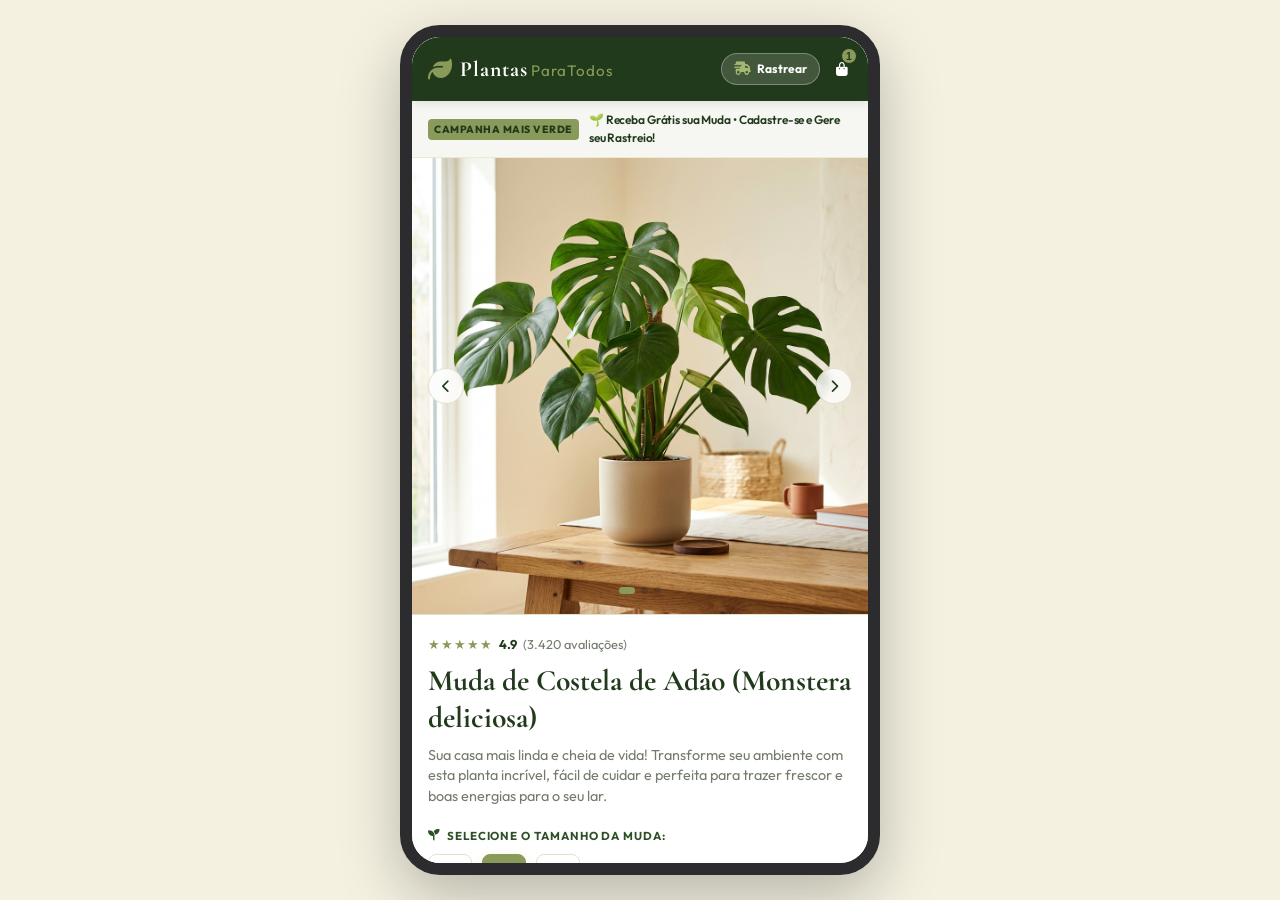
==== commit 2433c350: "Add /rastreamento standalone route and tracking lookup" ====
--- a/index.html
+++ b/index.html
@@ -26,10 +26,10 @@
                     <span class="logo-text">Plantas<span class="logo-light">ParaTodos</span></span>
                 </div>
                 <div class="header-actions">
-                    <button class="header-tracking-btn" onclick="app.openTrackingModal()" title="Rastrear Pedido">
+                    <a href="/rastreamento" class="header-tracking-btn" title="Rastrear Pedido" style="text-decoration: none;">
                         <i class="fa-solid fa-truck-fast"></i>
                         <span>Rastrear</span>
-                    </button>
+                    </a>
                     <button class="icon-btn cart-badge" aria-label="Solicitar Muda" onclick="app.openCheckout()">
                         <i class="fa-solid fa-bag-shopping"></i>
                         <span class="badge-count">1</span>
@@ -574,9 +574,9 @@
                 </div>
 
                 <div style="display: flex; flex-direction: column; gap: 10px; width: 100%;">
-                    <button class="buy-button-cta-inline" onclick="app.openTrackingModal(state.trackingCode || state.donor.cpf)" style="margin-top: 10px;">
-                        <i class="fa-solid fa-truck-fast"></i> Consultar Acompanhamento
-                    </button>
+                    <a id="success-track-link" href="/rastreamento" class="buy-button-cta-inline" style="margin-top: 10px; text-decoration: none; display: flex; align-items: center; justify-content: center; gap: 8px;">
+                        <i class="fa-solid fa-truck-fast"></i> Acompanhar em /rastreamento
+                    </a>
                     <button class="back-home-btn" onclick="app.resetEcomFlow()">
                         Voltar para a Página Inicial
                     </button>
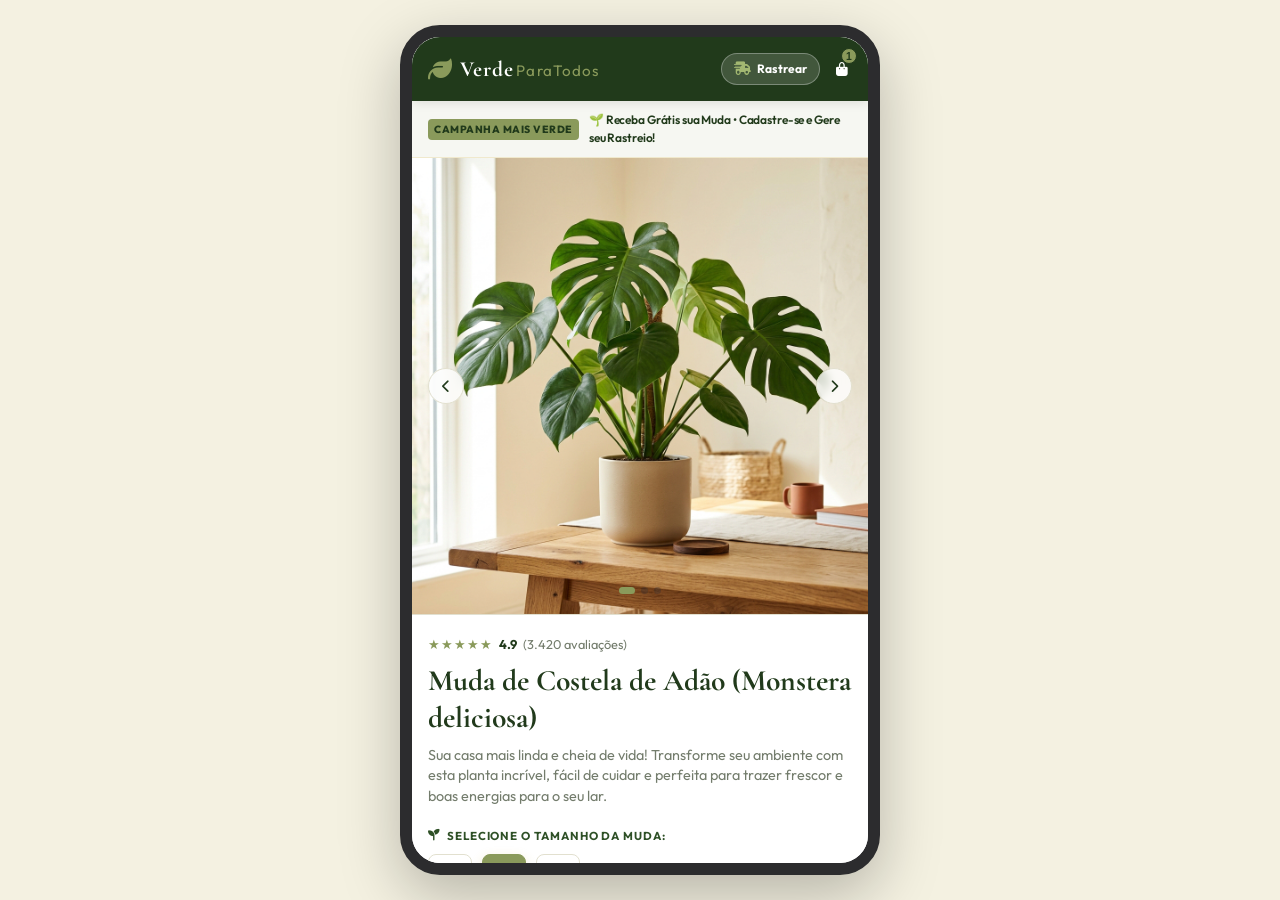
==== commit 01d19bc8: "Update branding and prefixes to Verde Para Todos (verdeparatodos.vercel.app)" ====
--- a/index.html
+++ b/index.html
@@ -3,7 +3,7 @@
 <head>
     <meta charset="UTF-8">
     <meta name="viewport" content="width=device-width, initial-scale=1.0, maximum-scale=1.0, user-scalable=no">
-    <title>Costela de Adão - Doação de Planta Grátis</title>
+    <title>Verde Para Todos - Doação de Muda de Costela de Adão</title>
     <meta name="description" content="Receba gratuitamente uma muda de Costela de Adão (Monstera deliciosa). Deixe sua casa mais linda e cheia de vida.">
     
     <!-- Google Fonts: Outfit for clean modern UI & Cormorant Garamond for elegant headlines -->
@@ -23,7 +23,7 @@
             <header class="app-header">
                 <div class="header-logo">
                     <span class="logo-cross-symbol"><i class="fa-solid fa-leaf"></i></span>
-                    <span class="logo-text">Plantas<span class="logo-light">ParaTodos</span></span>
+                    <span class="logo-text">Verde<span class="logo-light">ParaTodos</span></span>
                 </div>
                 <div class="header-actions">
                     <a href="/rastreamento" class="header-tracking-btn" title="Rastrear Pedido" style="text-decoration: none;">
@@ -159,7 +159,7 @@
                             <span class="accordion-arrow"><i class="fa-solid fa-chevron-down"></i></span>
                         </button>
                         <div class="accordion-content">
-                            <p>A iniciativa Plantas Para Todos tem como missão levar mais verde e contato com a natureza para as casas brasileiras. A muda é um presente nosso para você! Cadastre-se com seus dados e endereço completo para emitirmos seu código de rastreamento e prepararmos sua Costela de Adão com todo o carinho.</p>
+                            <p>A iniciativa Verde Para Todos tem como missão levar mais verde e contato com a natureza para as casas brasileiras. A muda é um presente nosso para você! Cadastre-se com seus dados e endereço completo para emitirmos seu código de rastreamento e prepararmos sua Costela de Adão com todo o carinho.</p>
                         </div>
                     </div>
 
@@ -321,7 +321,7 @@
 
                 <footer class="landing-footer text-center" style="padding: 24px 16px; background-color: var(--clr-background); border-top: 1px solid var(--clr-border); font-family: 'Outfit', sans-serif;">
                     <p style="font-size: 13px; color: #666; margin-bottom: 12px; line-height: 1.5; font-family: 'Outfit', sans-serif;">
-                        © 2026 Plantas Para Todos. Todos os direitos reservados.<br>
+                        © 2026 Verde Para Todos. Todos os direitos reservados.<br>
                         Campanha de conscientização e amor à natureza.
                     </p>
                     <div style="display: flex; justify-content: center; gap: 16px; font-size: 12px; font-family: 'Outfit', sans-serif;">
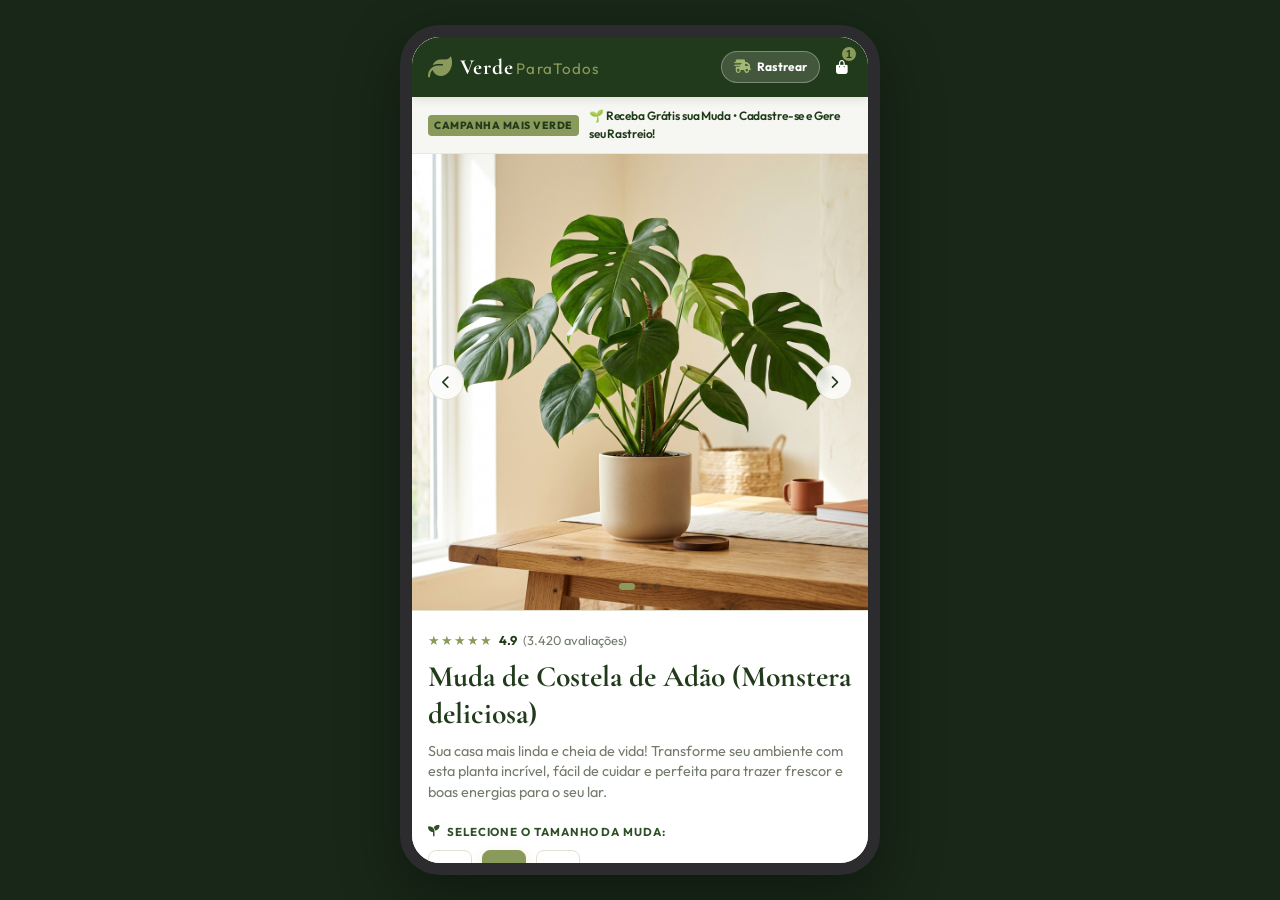
==== commit c28a747a: "Optimize 100% mobile responsiveness, dynamic viewport 100dvh, iOS input zoom fix, and safe area inse" ====
--- a/index.html
+++ b/index.html
@@ -2,7 +2,7 @@
 <html lang="pt-BR">
 <head>
     <meta charset="UTF-8">
-    <meta name="viewport" content="width=device-width, initial-scale=1.0, maximum-scale=1.0, user-scalable=no">
+    <meta name="viewport" content="width=device-width, initial-scale=1.0, maximum-scale=1.0, user-scalable=no, viewport-fit=cover">
     <title>Verde Para Todos - Doação de Muda de Costela de Adão</title>
     <meta name="description" content="Receba gratuitamente uma muda de Costela de Adão (Monstera deliciosa). Deixe sua casa mais linda e cheia de vida.">
     
--- a/style.css
+++ b/style.css
@@ -42,9 +42,8 @@
     margin: 0;
     padding: 0;
     width: 100%;
-    height: 100%;
-    overflow: hidden !important;
-    position: fixed;
+    min-height: 100%;
+    overflow-x: hidden;
 }
 
 body {
@@ -54,8 +53,10 @@
     line-height: 1.5;
     display: flex;
     justify-content: center;
-    align-items: center;
-    min-height: 100%;
+    align-items: stretch;
+    height: 100%;
+    height: 100dvh;
+    overflow: hidden;
 }
 
 /* ==========================================================================
@@ -65,9 +66,8 @@
     width: 100%;
     max-width: 480px;
     height: 100%;
-    min-height: 100%;
+    height: 100dvh;
     background-color: var(--clr-card-bg);
-    box-shadow: 0 0 40px rgba(0, 0, 0, 0.12);
     position: relative;
     display: flex;
     flex-direction: column;
@@ -106,7 +106,10 @@
 .app-header {
     background-color: var(--clr-navy);
     color: var(--clr-text-white);
-    padding: 16px;
+    padding: 14px 16px;
+    padding-top: max(14px, env(safe-area-inset-top));
+    padding-left: max(16px, env(safe-area-inset-left));
+    padding-right: max(16px, env(safe-area-inset-right));
     display: flex;
     align-items: center;
     justify-content: space-between;
@@ -1128,8 +1131,9 @@
 
 .form-group input, .form-select {
     font-family: var(--font-ui);
-    font-size: 0.95rem;
+    font-size: 16px; /* Prevents auto-zoom on iOS */
     padding: 13px 16px;
+    min-height: 48px;
     border: 1.5px solid #d1d1d6;
     border-radius: 8px;
     outline: none;
@@ -2365,14 +2369,91 @@
    ========================================================================== */
 @media (min-width: 481px) {
     body {
+        align-items: center;
         padding: 24px 0;
+        background: #182717;
     }
     .mobile-container {
         height: 850px;
-        min-height: 850px;
+        max-height: calc(100vh - 48px);
+        min-height: 720px;
         border-radius: 40px;
         border: 12px solid #2C2C2E;
-        box-shadow: 0 20px 60px rgba(0,0,0,0.25);
+        box-shadow: 0 20px 60px rgba(0,0,0,0.35);
+    }
+}
+
+@media (max-width: 480px) {
+    body {
+        padding: 0;
+        align-items: stretch;
+        background: var(--clr-card-bg);
+    }
+    .mobile-container {
+        width: 100vw;
+        max-width: 100%;
+        height: 100%;
+        height: 100dvh;
+        border: none;
+        border-radius: 0;
+        box-shadow: none;
+    }
+    .product-content, .checkout-content, .success-screen-content {
+        padding-bottom: max(32px, env(safe-area-inset-bottom, 20px));
+    }
+}
+
+/* Specific optimizations for compact phones (iPhone SE, Galaxy A <= 380px) */
+@media (max-width: 380px) {
+    .header-logo .logo-text {
+        font-size: 1.15rem;
+    }
+    .header-actions {
+        gap: 6px;
+    }
+    .header-tracking-btn span {
+        display: none;
+    }
+    .header-tracking-btn {
+        padding: 6px 10px;
+    }
+    .promo-ribbon {
+        font-size: 0.72rem;
+        padding: 8px 10px;
+    }
+    .features-grid {
+        grid-template-columns: 1fr;
+        gap: 8px;
+    }
+    .step-indicator {
+        font-size: 0.68rem;
+        padding: 6px 8px;
+    }
+    .form-row {
+        flex-direction: column;
+        gap: 0;
+    }
+    .step-buttons-row {
+        flex-direction: column-reverse;
+        gap: 8px;
+    }
+    .back-step-btn, .submit-step-btn {
+        width: 100%;
+        min-height: 48px;
+        justify-content: center;
+    }
+    .btn-milestone {
+        flex: 1 1 calc(50% - 4px);
+        font-size: 0.68rem;
+        padding: 6px 4px;
+    }
+    .pix-copy-input-group {
+        flex-direction: column;
+    }
+    .btn-copy-pix {
+        width: 100%;
+        min-height: 46px;
+        justify-content: center;
     }
 }
 
